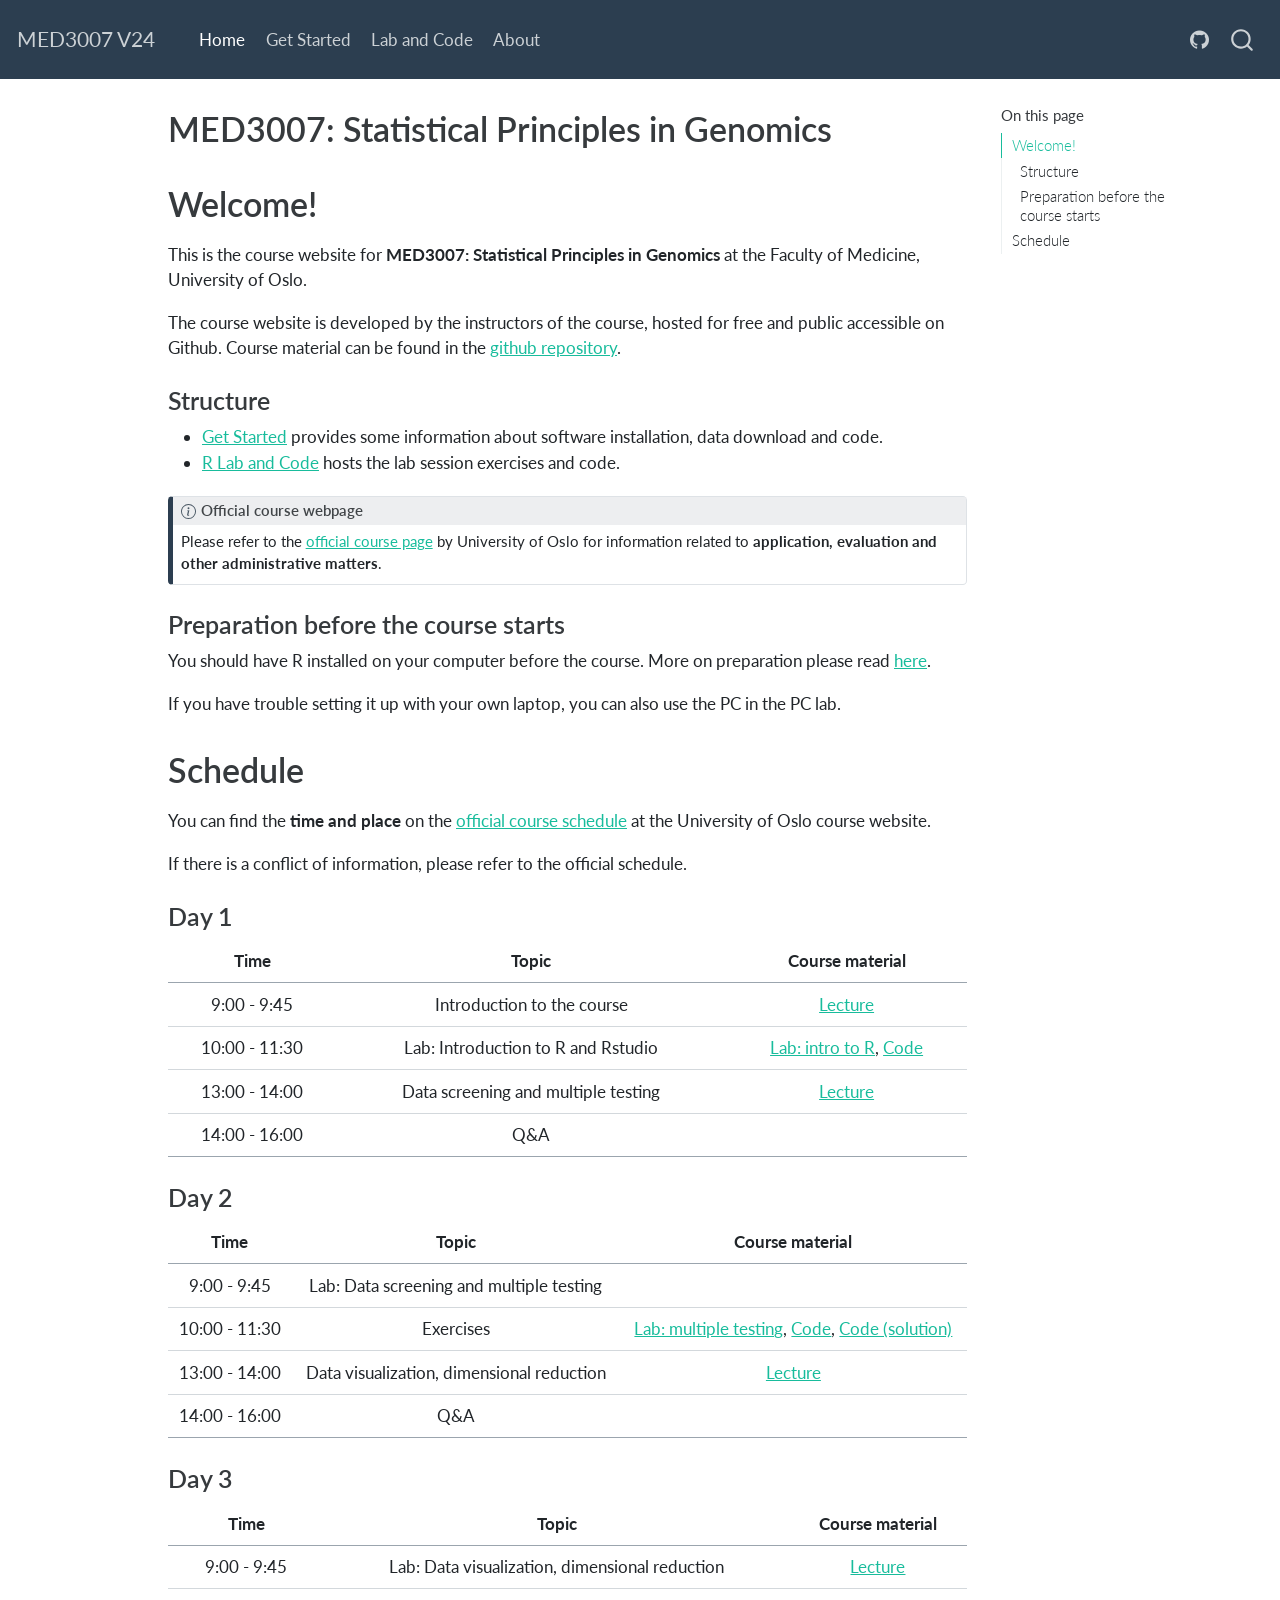
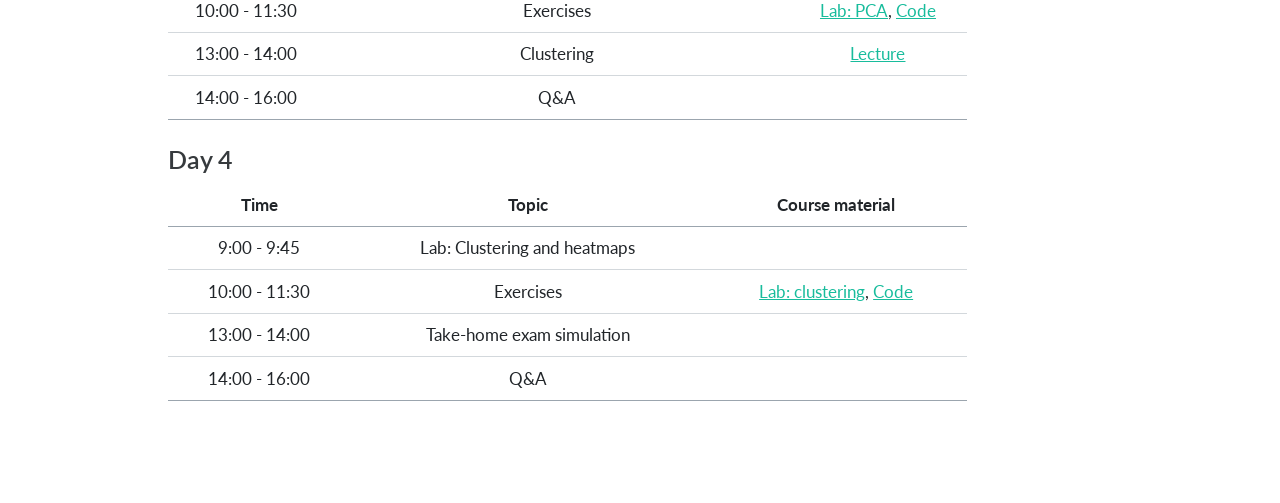
==== docs/index.html @ 36022933 "add links to material" ====
<!DOCTYPE html>
<html xmlns="http://www.w3.org/1999/xhtml" lang="en" xml:lang="en"><head>

<meta charset="utf-8">
<meta name="generator" content="quarto-1.3.450">

<meta name="viewport" content="width=device-width, initial-scale=1.0, user-scalable=yes">


<title>MED3007 V24 - MED3007: Statistical Principles in Genomics</title>
<style>
code{white-space: pre-wrap;}
span.smallcaps{font-variant: small-caps;}
div.columns{display: flex; gap: min(4vw, 1.5em);}
div.column{flex: auto; overflow-x: auto;}
div.hanging-indent{margin-left: 1.5em; text-indent: -1.5em;}
ul.task-list{list-style: none;}
ul.task-list li input[type="checkbox"] {
  width: 0.8em;
  margin: 0 0.8em 0.2em -1em; /* quarto-specific, see https://github.com/quarto-dev/quarto-cli/issues/4556 */ 
  vertical-align: middle;
}
</style>


<script src="site_libs/quarto-nav/quarto-nav.js"></script>
<script src="site_libs/quarto-nav/headroom.min.js"></script>
<script src="site_libs/clipboard/clipboard.min.js"></script>
<script src="site_libs/quarto-search/autocomplete.umd.js"></script>
<script src="site_libs/quarto-search/fuse.min.js"></script>
<script src="site_libs/quarto-search/quarto-search.js"></script>
<meta name="quarto:offset" content="./">
<script src="site_libs/quarto-html/quarto.js"></script>
<script src="site_libs/quarto-html/popper.min.js"></script>
<script src="site_libs/quarto-html/tippy.umd.min.js"></script>
<script src="site_libs/quarto-html/anchor.min.js"></script>
<link href="site_libs/quarto-html/tippy.css" rel="stylesheet">
<link href="site_libs/quarto-html/quarto-syntax-highlighting.css" rel="stylesheet" id="quarto-text-highlighting-styles">
<script src="site_libs/bootstrap/bootstrap.min.js"></script>
<link href="site_libs/bootstrap/bootstrap-icons.css" rel="stylesheet">
<link href="site_libs/bootstrap/bootstrap.min.css" rel="stylesheet" id="quarto-bootstrap" data-mode="light">
<script id="quarto-search-options" type="application/json">{
  "location": "navbar",
  "copy-button": false,
  "collapse-after": 3,
  "panel-placement": "end",
  "type": "overlay",
  "limit": 20,
  "language": {
    "search-no-results-text": "No results",
    "search-matching-documents-text": "matching documents",
    "search-copy-link-title": "Copy link to search",
    "search-hide-matches-text": "Hide additional matches",
    "search-more-match-text": "more match in this document",
    "search-more-matches-text": "more matches in this document",
    "search-clear-button-title": "Clear",
    "search-detached-cancel-button-title": "Cancel",
    "search-submit-button-title": "Submit",
    "search-label": "Search"
  }
}</script>


</head>

<body class="nav-fixed">

<div id="quarto-search-results"></div>
  <header id="quarto-header" class="headroom fixed-top">
    <nav class="navbar navbar-expand-lg navbar-dark ">
      <div class="navbar-container container-fluid">
      <div class="navbar-brand-container">
    <a class="navbar-brand" href="./index.html">
    <span class="navbar-title">MED3007 V24</span>
    </a>
  </div>
            <div id="quarto-search" class="" title="Search"></div>
          <button class="navbar-toggler" type="button" data-bs-toggle="collapse" data-bs-target="#navbarCollapse" aria-controls="navbarCollapse" aria-expanded="false" aria-label="Toggle navigation" onclick="if (window.quartoToggleHeadroom) { window.quartoToggleHeadroom(); }">
  <span class="navbar-toggler-icon"></span>
</button>
          <div class="collapse navbar-collapse" id="navbarCollapse">
            <ul class="navbar-nav navbar-nav-scroll me-auto">
  <li class="nav-item">
    <a class="nav-link active" href="./index.html" rel="" target="" aria-current="page">
 <span class="menu-text">Home</span></a>
  </li>  
  <li class="nav-item">
    <a class="nav-link" href="./get_started/get_started.html" rel="" target="">
 <span class="menu-text">Get Started</span></a>
  </li>  
  <li class="nav-item">
    <a class="nav-link" href="./lab/overview.html" rel="" target="">
 <span class="menu-text">Lab and Code</span></a>
  </li>  
  <li class="nav-item">
    <a class="nav-link" href="./about.html" rel="" target="">
 <span class="menu-text">About</span></a>
  </li>  
</ul>
            <ul class="navbar-nav navbar-nav-scroll ms-auto">
  <li class="nav-item compact">
    <a class="nav-link" href="https://github.com/ocbe-uio/course_med3007" rel="" target=""><i class="bi bi-github" role="img">
</i> 
 <span class="menu-text"></span></a>
  </li>  
</ul>
            <div class="quarto-navbar-tools">
</div>
          </div> <!-- /navcollapse -->
      </div> <!-- /container-fluid -->
    </nav>
</header>
<!-- content -->
<div id="quarto-content" class="quarto-container page-columns page-rows-contents page-layout-article page-navbar">
<!-- sidebar -->
<!-- margin-sidebar -->
    <div id="quarto-margin-sidebar" class="sidebar margin-sidebar">
        <nav id="TOC" role="doc-toc" class="toc-active">
    <h2 id="toc-title">On this page</h2>
   
  <ul>
  <li><a href="#welcome" id="toc-welcome" class="nav-link active" data-scroll-target="#welcome">Welcome!</a>
  <ul class="collapse">
  <li><a href="#structure" id="toc-structure" class="nav-link" data-scroll-target="#structure">Structure</a></li>
  <li><a href="#preparation-before-the-course-starts" id="toc-preparation-before-the-course-starts" class="nav-link" data-scroll-target="#preparation-before-the-course-starts">Preparation before the course starts</a></li>
  </ul></li>
  <li><a href="#schedule" id="toc-schedule" class="nav-link" data-scroll-target="#schedule">Schedule</a>
  <ul class="collapse">
  <li><a href="#day-1" id="toc-day-1" class="nav-link" data-scroll-target="#day-1">Day 1</a></li>
  <li><a href="#day-2" id="toc-day-2" class="nav-link" data-scroll-target="#day-2">Day 2</a></li>
  <li><a href="#day-3" id="toc-day-3" class="nav-link" data-scroll-target="#day-3">Day 3</a></li>
  <li><a href="#day-4" id="toc-day-4" class="nav-link" data-scroll-target="#day-4">Day 4</a></li>
  </ul></li>
  </ul>
</nav>
    </div>
<!-- main -->
<main class="content" id="quarto-document-content">

<header id="title-block-header" class="quarto-title-block default">
<div class="quarto-title">
<h1 class="title">MED3007: Statistical Principles in Genomics</h1>
</div>



<div class="quarto-title-meta">

    
  
    
  </div>
  

</header>

<section id="welcome" class="level1">
<h1>Welcome!</h1>
<p>This is the course website for <strong>MED3007: Statistical Principles in Genomics</strong> at the Faculty of Medicine, University of Oslo.</p>
<p>The course website is developed by the instructors of the course, hosted for free and public accessible on Github. Course material can be found in the <a href="https://github.com/ocbe-uio/course_med3007">github repository</a>.</p>
<section id="structure" class="level3">
<h3 class="anchored" data-anchor-id="structure">Structure</h3>
<ul>
<li><a href="https://ocbe-uio.github.io/course_med3007/get_started/get_started.html">Get Started</a> provides some information about software installation, data download and code.</li>
<li><a href="https://ocbe-uio.github.io/course_med3007/lab/overview.html">R Lab and Code</a> hosts the lab session exercises and code.</li>
</ul>
<div class="callout callout-style-default callout-note callout-titled">
<div class="callout-header d-flex align-content-center">
<div class="callout-icon-container">
<i class="callout-icon"></i>
</div>
<div class="callout-title-container flex-fill">
Official course webpage
</div>
</div>
<div class="callout-body-container callout-body">
<p>Please refer to the <a href="https://www.uio.no/studier/emner/medisin/med/MED3007/">official course page</a> by University of Oslo for information related to <strong>application, evaluation and other administrative matters</strong>.</p>
</div>
</div>
</section>
<section id="preparation-before-the-course-starts" class="level3">
<h3 class="anchored" data-anchor-id="preparation-before-the-course-starts">Preparation before the course starts</h3>
<p>You should have R installed on your computer before the course. More on preparation please read <a href="https://ocbe-uio.github.io/course_med3007/get_started/get_started.html">here</a>.</p>
<p>If you have trouble setting it up with your own laptop, you can also use the PC in the PC lab.</p>
</section>
</section>
<section id="schedule" class="level1">
<h1>Schedule</h1>
<p>You can find the <strong>time and place</strong> on the <a href="https://www.uio.no/studier/emner/medisin/med/MED3007/v24/timeplan/index.html">official course schedule</a> at the University of Oslo course website.</p>
<p>If there is a conflict of information, please refer to the official schedule.</p>
<section id="day-1" class="level3">
<h3 class="anchored" data-anchor-id="day-1">Day 1</h3>
<table class="table">
<thead>
<tr class="header">
<th style="text-align: center;">Time</th>
<th style="text-align: center;">Topic</th>
<th style="text-align: center;">Course material</th>
</tr>
</thead>
<tbody>
<tr class="odd">
<td style="text-align: center;">9:00 - 9:45</td>
<td style="text-align: center;">Introduction to the course</td>
<td style="text-align: center;"><a href="lecture_notes/MED3007_Lecture0.pdf">Lecture</a></td>
</tr>
<tr class="even">
<td style="text-align: center;">10:00 - 11:30</td>
<td style="text-align: center;">Lab: Introduction to R and Rstudio</td>
<td style="text-align: center;"><a href="./lab/lab_day1_intro.html">Lab: intro to R</a>, <a href="https://github.com/ocbe-uio/course_med3007/blob/main/lab/code/MED3007_Lab0_intro_r.R">Code</a></td>
</tr>
<tr class="odd">
<td style="text-align: center;">13:00 - 14:00</td>
<td style="text-align: center;">Data screening and multiple testing</td>
<td style="text-align: center;"><a href="lecture_notes/MED3007_Lecture1.pdf">Lecture</a></td>
</tr>
<tr class="even">
<td style="text-align: center;">14:00 - 16:00</td>
<td style="text-align: center;">Q&amp;A</td>
<td style="text-align: center;"></td>
</tr>
</tbody>
</table>
</section>
<section id="day-2" class="level3">
<h3 class="anchored" data-anchor-id="day-2">Day 2</h3>
<table class="table">
<thead>
<tr class="header">
<th style="text-align: center;">Time</th>
<th style="text-align: center;">Topic</th>
<th style="text-align: center;">Course material</th>
</tr>
</thead>
<tbody>
<tr class="odd">
<td style="text-align: center;">9:00 - 9:45</td>
<td style="text-align: center;">Lab: Data screening and multiple testing</td>
<td style="text-align: center;"></td>
</tr>
<tr class="even">
<td style="text-align: center;">10:00 - 11:30</td>
<td style="text-align: center;">Exercises</td>
<td style="text-align: center;"><a href="https://ocbe-uio.github.io/course_med3007/lab/lab_day2_testing.html">Lab: multiple testing</a>, <a href="https://github.com/ocbe-uio/course_med3007/blob/main/lab/code/MED3007_Lab1.R">Code</a>, <a href="https://github.com/ocbe-uio/course_med3007/blob/main/lab/code/MED3007_Lab1_exercise_solution.R">Code (solution)</a></td>
</tr>
<tr class="odd">
<td style="text-align: center;">13:00 - 14:00</td>
<td style="text-align: center;">Data visualization, dimensional reduction</td>
<td style="text-align: center;"><a href="lecture_notes/MED3007_Lecture2.pdf">Lecture</a></td>
</tr>
<tr class="even">
<td style="text-align: center;">14:00 - 16:00</td>
<td style="text-align: center;">Q&amp;A</td>
<td style="text-align: center;"></td>
</tr>
</tbody>
</table>
</section>
<section id="day-3" class="level3">
<h3 class="anchored" data-anchor-id="day-3">Day 3</h3>
<table class="table">
<thead>
<tr class="header">
<th style="text-align: center;">Time</th>
<th style="text-align: center;">Topic</th>
<th style="text-align: center;">Course material</th>
</tr>
</thead>
<tbody>
<tr class="odd">
<td style="text-align: center;">9:00 - 9:45</td>
<td style="text-align: center;">Lab: Data visualization, dimensional reduction</td>
<td style="text-align: center;"><a href="">Lecture</a></td>
</tr>
<tr class="even">
<td style="text-align: center;">10:00 - 11:30</td>
<td style="text-align: center;">Exercises</td>
<td style="text-align: center;"><a href="https://ocbe-uio.github.io/course_med3007/lab/lab_day3_pca.html">Lab: PCA</a>, <a href="https://github.com/ocbe-uio/course_med3007/blob/main/lab/code/MED3007_Lab2_pca.R">Code</a></td>
</tr>
<tr class="odd">
<td style="text-align: center;">13:00 - 14:00</td>
<td style="text-align: center;">Clustering</td>
<td style="text-align: center;"><a href="lecture_notes/MED3007_Lecture3.pdf">Lecture</a></td>
</tr>
<tr class="even">
<td style="text-align: center;">14:00 - 16:00</td>
<td style="text-align: center;">Q&amp;A</td>
<td style="text-align: center;"></td>
</tr>
</tbody>
</table>
</section>
<section id="day-4" class="level3">
<h3 class="anchored" data-anchor-id="day-4">Day 4</h3>
<table class="table">
<thead>
<tr class="header">
<th style="text-align: center;">Time</th>
<th style="text-align: center;">Topic</th>
<th style="text-align: center;">Course material</th>
</tr>
</thead>
<tbody>
<tr class="odd">
<td style="text-align: center;">9:00 - 9:45</td>
<td style="text-align: center;">Lab: Clustering and heatmaps</td>
<td style="text-align: center;"></td>
</tr>
<tr class="even">
<td style="text-align: center;">10:00 - 11:30</td>
<td style="text-align: center;">Exercises</td>
<td style="text-align: center;"><a href="https://ocbe-uio.github.io/course_med3007/lab/lab_day4_clustering.html">Lab: clustering</a>, <a href="https://github.com/ocbe-uio/course_med3007/blob/main/lab/code/MED3007_Lab3_clustering.R">Code</a></td>
</tr>
<tr class="odd">
<td style="text-align: center;">13:00 - 14:00</td>
<td style="text-align: center;">Take-home exam simulation</td>
<td style="text-align: center;"></td>
</tr>
<tr class="even">
<td style="text-align: center;">14:00 - 16:00</td>
<td style="text-align: center;">Q&amp;A</td>
<td style="text-align: center;"></td>
</tr>
</tbody>
</table>


</section>
</section>

</main> <!-- /main -->
<script id="quarto-html-after-body" type="application/javascript">
window.document.addEventListener("DOMContentLoaded", function (event) {
  const toggleBodyColorMode = (bsSheetEl) => {
    const mode = bsSheetEl.getAttribute("data-mode");
    const bodyEl = window.document.querySelector("body");
    if (mode === "dark") {
      bodyEl.classList.add("quarto-dark");
      bodyEl.classList.remove("quarto-light");
    } else {
      bodyEl.classList.add("quarto-light");
      bodyEl.classList.remove("quarto-dark");
    }
  }
  const toggleBodyColorPrimary = () => {
    const bsSheetEl = window.document.querySelector("link#quarto-bootstrap");
    if (bsSheetEl) {
      toggleBodyColorMode(bsSheetEl);
    }
  }
  toggleBodyColorPrimary();  
  const icon = "";
  const anchorJS = new window.AnchorJS();
  anchorJS.options = {
    placement: 'right',
    icon: icon
  };
  anchorJS.add('.anchored');
  const isCodeAnnotation = (el) => {
    for (const clz of el.classList) {
      if (clz.startsWith('code-annotation-')) {                     
        return true;
      }
    }
    return false;
  }
  const clipboard = new window.ClipboardJS('.code-copy-button', {
    text: function(trigger) {
      const codeEl = trigger.previousElementSibling.cloneNode(true);
      for (const childEl of codeEl.children) {
        if (isCodeAnnotation(childEl)) {
          childEl.remove();
        }
      }
      return codeEl.innerText;
    }
  });
  clipboard.on('success', function(e) {
    // button target
    const button = e.trigger;
    // don't keep focus
    button.blur();
    // flash "checked"
    button.classList.add('code-copy-button-checked');
    var currentTitle = button.getAttribute("title");
    button.setAttribute("title", "Copied!");
    let tooltip;
    if (window.bootstrap) {
      button.setAttribute("data-bs-toggle", "tooltip");
      button.setAttribute("data-bs-placement", "left");
      button.setAttribute("data-bs-title", "Copied!");
      tooltip = new bootstrap.Tooltip(button, 
        { trigger: "manual", 
          customClass: "code-copy-button-tooltip",
          offset: [0, -8]});
      tooltip.show();    
    }
    setTimeout(function() {
      if (tooltip) {
        tooltip.hide();
        button.removeAttribute("data-bs-title");
        button.removeAttribute("data-bs-toggle");
        button.removeAttribute("data-bs-placement");
      }
      button.setAttribute("title", currentTitle);
      button.classList.remove('code-copy-button-checked');
    }, 1000);
    // clear code selection
    e.clearSelection();
  });
  function tippyHover(el, contentFn) {
    const config = {
      allowHTML: true,
      content: contentFn,
      maxWidth: 500,
      delay: 100,
      arrow: false,
      appendTo: function(el) {
          return el.parentElement;
      },
      interactive: true,
      interactiveBorder: 10,
      theme: 'quarto',
      placement: 'bottom-start'
    };
    window.tippy(el, config); 
  }
  const noterefs = window.document.querySelectorAll('a[role="doc-noteref"]');
  for (var i=0; i<noterefs.length; i++) {
    const ref = noterefs[i];
    tippyHover(ref, function() {
      // use id or data attribute instead here
      let href = ref.getAttribute('data-footnote-href') || ref.getAttribute('href');
      try { href = new URL(href).hash; } catch {}
      const id = href.replace(/^#\/?/, "");
      const note = window.document.getElementById(id);
      return note.innerHTML;
    });
  }
      let selectedAnnoteEl;
      const selectorForAnnotation = ( cell, annotation) => {
        let cellAttr = 'data-code-cell="' + cell + '"';
        let lineAttr = 'data-code-annotation="' +  annotation + '"';
        const selector = 'span[' + cellAttr + '][' + lineAttr + ']';
        return selector;
      }
      const selectCodeLines = (annoteEl) => {
        const doc = window.document;
        const targetCell = annoteEl.getAttribute("data-target-cell");
        const targetAnnotation = annoteEl.getAttribute("data-target-annotation");
        const annoteSpan = window.document.querySelector(selectorForAnnotation(targetCell, targetAnnotation));
        const lines = annoteSpan.getAttribute("data-code-lines").split(",");
        const lineIds = lines.map((line) => {
          return targetCell + "-" + line;
        })
        let top = null;
        let height = null;
        let parent = null;
        if (lineIds.length > 0) {
            //compute the position of the single el (top and bottom and make a div)
            const el = window.document.getElementById(lineIds[0]);
            top = el.offsetTop;
            height = el.offsetHeight;
            parent = el.parentElement.parentElement;
          if (lineIds.length > 1) {
            const lastEl = window.document.getElementById(lineIds[lineIds.length - 1]);
            const bottom = lastEl.offsetTop + lastEl.offsetHeight;
            height = bottom - top;
          }
          if (top !== null && height !== null && parent !== null) {
            // cook up a div (if necessary) and position it 
            let div = window.document.getElementById("code-annotation-line-highlight");
            if (div === null) {
              div = window.document.createElement("div");
              div.setAttribute("id", "code-annotation-line-highlight");
              div.style.position = 'absolute';
              parent.appendChild(div);
            }
            div.style.top = top - 2 + "px";
            div.style.height = height + 4 + "px";
            let gutterDiv = window.document.getElementById("code-annotation-line-highlight-gutter");
            if (gutterDiv === null) {
              gutterDiv = window.document.createElement("div");
              gutterDiv.setAttribute("id", "code-annotation-line-highlight-gutter");
              gutterDiv.style.position = 'absolute';
              const codeCell = window.document.getElementById(targetCell);
              const gutter = codeCell.querySelector('.code-annotation-gutter');
              gutter.appendChild(gutterDiv);
            }
            gutterDiv.style.top = top - 2 + "px";
            gutterDiv.style.height = height + 4 + "px";
          }
          selectedAnnoteEl = annoteEl;
        }
      };
      const unselectCodeLines = () => {
        const elementsIds = ["code-annotation-line-highlight", "code-annotation-line-highlight-gutter"];
        elementsIds.forEach((elId) => {
          const div = window.document.getElementById(elId);
          if (div) {
            div.remove();
          }
        });
        selectedAnnoteEl = undefined;
      };
      // Attach click handler to the DT
      const annoteDls = window.document.querySelectorAll('dt[data-target-cell]');
      for (const annoteDlNode of annoteDls) {
        annoteDlNode.addEventListener('click', (event) => {
          const clickedEl = event.target;
          if (clickedEl !== selectedAnnoteEl) {
            unselectCodeLines();
            const activeEl = window.document.querySelector('dt[data-target-cell].code-annotation-active');
            if (activeEl) {
              activeEl.classList.remove('code-annotation-active');
            }
            selectCodeLines(clickedEl);
            clickedEl.classList.add('code-annotation-active');
          } else {
            // Unselect the line
            unselectCodeLines();
            clickedEl.classList.remove('code-annotation-active');
          }
        });
      }
  const findCites = (el) => {
    const parentEl = el.parentElement;
    if (parentEl) {
      const cites = parentEl.dataset.cites;
      if (cites) {
        return {
          el,
          cites: cites.split(' ')
        };
      } else {
        return findCites(el.parentElement)
      }
    } else {
      return undefined;
    }
  };
  var bibliorefs = window.document.querySelectorAll('a[role="doc-biblioref"]');
  for (var i=0; i<bibliorefs.length; i++) {
    const ref = bibliorefs[i];
    const citeInfo = findCites(ref);
    if (citeInfo) {
      tippyHover(citeInfo.el, function() {
        var popup = window.document.createElement('div');
        citeInfo.cites.forEach(function(cite) {
          var citeDiv = window.document.createElement('div');
          citeDiv.classList.add('hanging-indent');
          citeDiv.classList.add('csl-entry');
          var biblioDiv = window.document.getElementById('ref-' + cite);
          if (biblioDiv) {
            citeDiv.innerHTML = biblioDiv.innerHTML;
          }
          popup.appendChild(citeDiv);
        });
        return popup.innerHTML;
      });
    }
  }
});
</script>
</div> <!-- /content -->



</body></html>
---- docs/site_libs/quarto-html/tippy.css ----
.tippy-box[data-animation=fade][data-state=hidden]{opacity:0}[data-tippy-root]{max-width:calc(100vw - 10px)}.tippy-box{position:relative;background-color:#333;color:#fff;border-radius:4px;font-size:14px;line-height:1.4;white-space:normal;outline:0;transition-property:transform,visibility,opacity}.tippy-box[data-placement^=top]>.tippy-arrow{bottom:0}.tippy-box[data-placement^=top]>.tippy-arrow:before{bottom:-7px;left:0;border-width:8px 8px 0;border-top-color:initial;transform-origin:center top}.tippy-box[data-placement^=bottom]>.tippy-arrow{top:0}.tippy-box[data-placement^=bottom]>.tippy-arrow:before{top:-7px;left:0;border-width:0 8px 8px;border-bottom-color:initial;transform-origin:center bottom}.tippy-box[data-placement^=left]>.tippy-arrow{right:0}.tippy-box[data-placement^=left]>.tippy-arrow:before{border-width:8px 0 8px 8px;border-left-color:initial;right:-7px;transform-origin:center left}.tippy-box[data-placement^=right]>.tippy-arrow{left:0}.tippy-box[data-placement^=right]>.tippy-arrow:before{left:-7px;border-width:8px 8px 8px 0;border-right-color:initial;transform-origin:center right}.tippy-box[data-inertia][data-state=visible]{transition-timing-function:cubic-bezier(.54,1.5,.38,1.11)}.tippy-arrow{width:16px;height:16px;color:#333}.tippy-arrow:before{content:"";position:absolute;border-color:transparent;border-style:solid}.tippy-content{position:relative;padding:5px 9px;z-index:1}
---- docs/site_libs/quarto-html/quarto-syntax-highlighting.css ----
/* quarto syntax highlight colors */
:root {
  --quarto-hl-ot-color: #003B4F;
  --quarto-hl-at-color: #657422;
  --quarto-hl-ss-color: #20794D;
  --quarto-hl-an-color: #5E5E5E;
  --quarto-hl-fu-color: #4758AB;
  --quarto-hl-st-color: #20794D;
  --quarto-hl-cf-color: #003B4F;
  --quarto-hl-op-color: #5E5E5E;
  --quarto-hl-er-color: #AD0000;
  --quarto-hl-bn-color: #AD0000;
  --quarto-hl-al-color: #AD0000;
  --quarto-hl-va-color: #111111;
  --quarto-hl-bu-color: inherit;
  --quarto-hl-ex-color: inherit;
  --quarto-hl-pp-color: #AD0000;
  --quarto-hl-in-color: #5E5E5E;
  --quarto-hl-vs-color: #20794D;
  --quarto-hl-wa-color: #5E5E5E;
  --quarto-hl-do-color: #5E5E5E;
  --quarto-hl-im-color: #00769E;
  --quarto-hl-ch-color: #20794D;
  --quarto-hl-dt-color: #AD0000;
  --quarto-hl-fl-color: #AD0000;
  --quarto-hl-co-color: #5E5E5E;
  --quarto-hl-cv-color: #5E5E5E;
  --quarto-hl-cn-color: #8f5902;
  --quarto-hl-sc-color: #5E5E5E;
  --quarto-hl-dv-color: #AD0000;
  --quarto-hl-kw-color: #003B4F;
}

/* other quarto variables */
:root {
  --quarto-font-monospace: SFMono-Regular, Menlo, Monaco, Consolas, "Liberation Mono", "Courier New", monospace;
}

pre > code.sourceCode > span {
  color: #003B4F;
}

code span {
  color: #003B4F;
}

code.sourceCode > span {
  color: #003B4F;
}

div.sourceCode,
div.sourceCode pre.sourceCode {
  color: #003B4F;
}

code span.ot {
  color: #003B4F;
  font-style: inherit;
}

code span.at {
  color: #657422;
  font-style: inherit;
}

code span.ss {
  color: #20794D;
  font-style: inherit;
}

code span.an {
  color: #5E5E5E;
  font-style: inherit;
}

code span.fu {
  color: #4758AB;
  font-style: inherit;
}

code span.st {
  color: #20794D;
  font-style: inherit;
}

code span.cf {
  color: #003B4F;
  font-style: inherit;
}

code span.op {
  color: #5E5E5E;
  font-style: inherit;
}

code span.er {
  color: #AD0000;
  font-style: inherit;
}

code span.bn {
  color: #AD0000;
  font-style: inherit;
}

code span.al {
  color: #AD0000;
  font-style: inherit;
}

code span.va {
  color: #111111;
  font-style: inherit;
}

code span.bu {
  font-style: inherit;
}

code span.ex {
  font-style: inherit;
}

code span.pp {
  color: #AD0000;
  font-style: inherit;
}

code span.in {
  color: #5E5E5E;
  font-style: inherit;
}

code span.vs {
  color: #20794D;
  font-style: inherit;
}

code span.wa {
  color: #5E5E5E;
  font-style: italic;
}

code span.do {
  color: #5E5E5E;
  font-style: italic;
}

code span.im {
  color: #00769E;
  font-style: inherit;
}

code span.ch {
  color: #20794D;
  font-style: inherit;
}

code span.dt {
  color: #AD0000;
  font-style: inherit;
}

code span.fl {
  color: #AD0000;
  font-style: inherit;
}

code span.co {
  color: #5E5E5E;
  font-style: inherit;
}

code span.cv {
  color: #5E5E5E;
  font-style: italic;
}

code span.cn {
  color: #8f5902;
  font-style: inherit;
}

code span.sc {
  color: #5E5E5E;
  font-style: inherit;
}

code span.dv {
  color: #AD0000;
  font-style: inherit;
}

code span.kw {
  color: #003B4F;
  font-style: inherit;
}

.prevent-inlining {
  content: "</";
}

/*# sourceMappingURL=debc5d5d77c3f9108843748ff7464032.css.map */
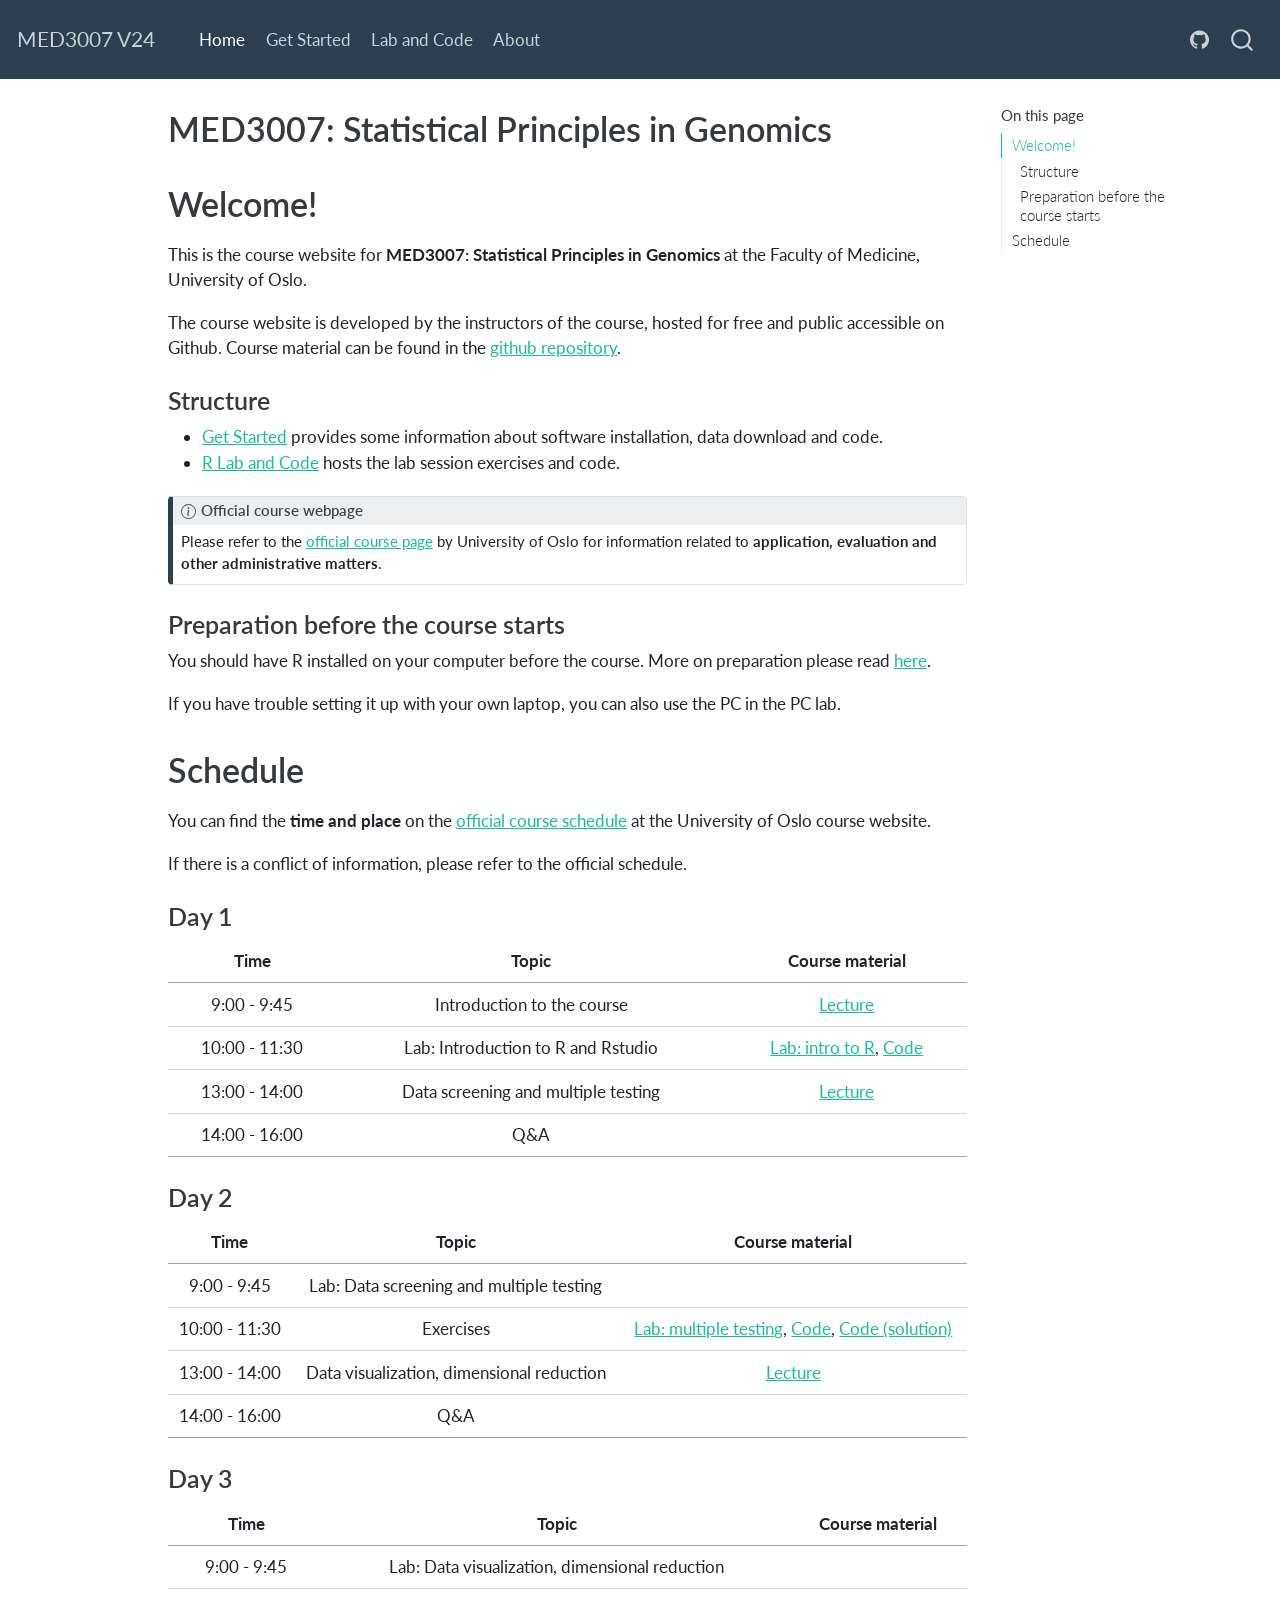
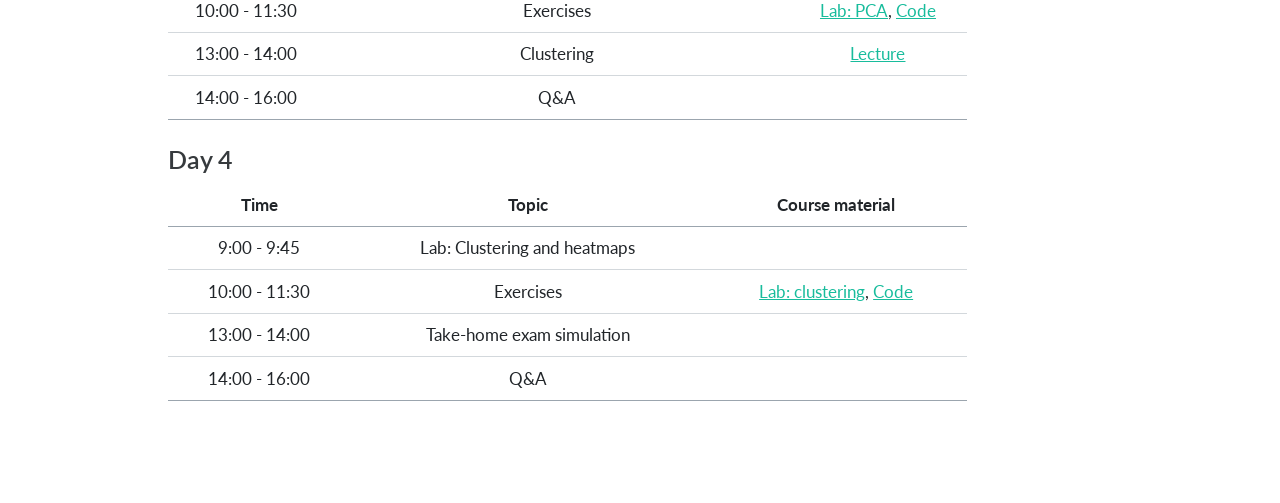
==== commit 14e6f7e0: "clustering notes" ====
--- a/docs/index.html
+++ b/docs/index.html
@@ -270,7 +270,7 @@
 <tr class="odd">
 <td style="text-align: center;">9:00 - 9:45</td>
 <td style="text-align: center;">Lab: Data visualization, dimensional reduction</td>
-<td style="text-align: center;"><a href="">Lecture</a></td>
+<td style="text-align: center;"></td>
 </tr>
 <tr class="even">
 <td style="text-align: center;">10:00 - 11:30</td>
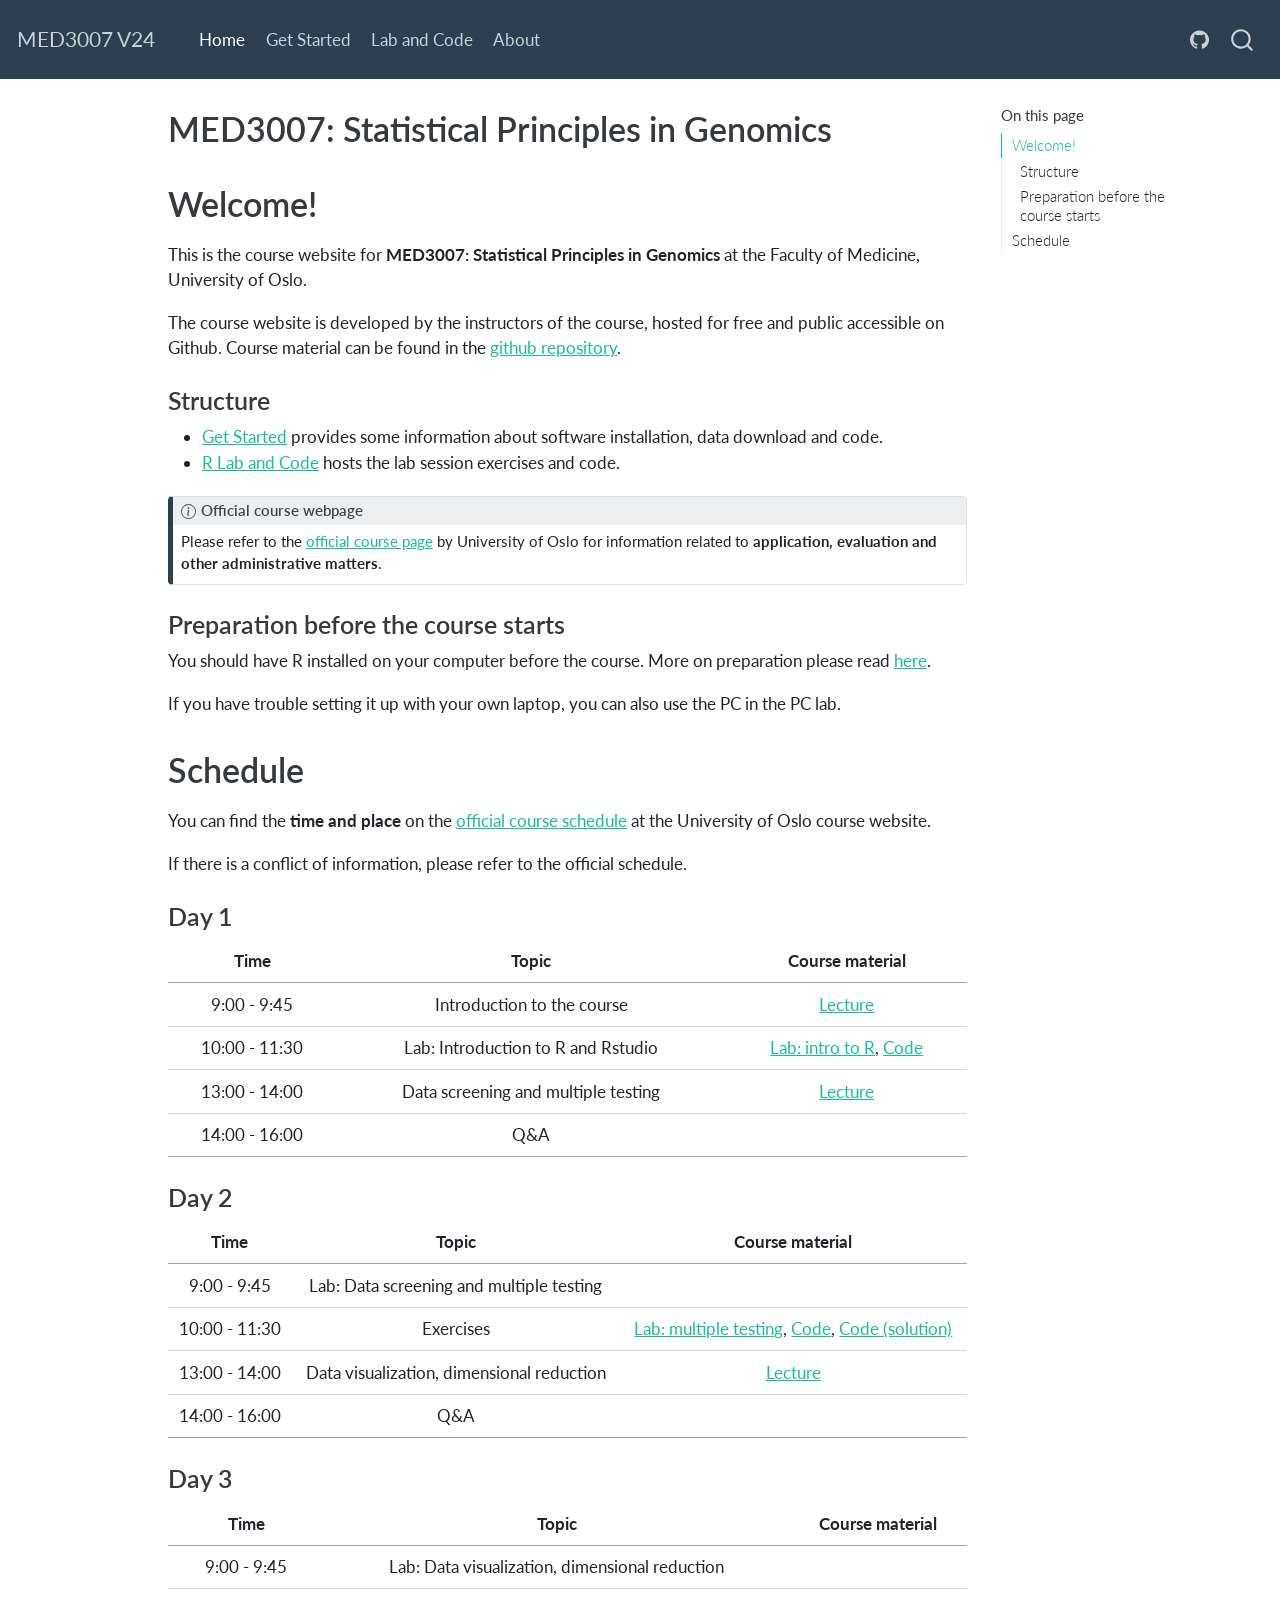
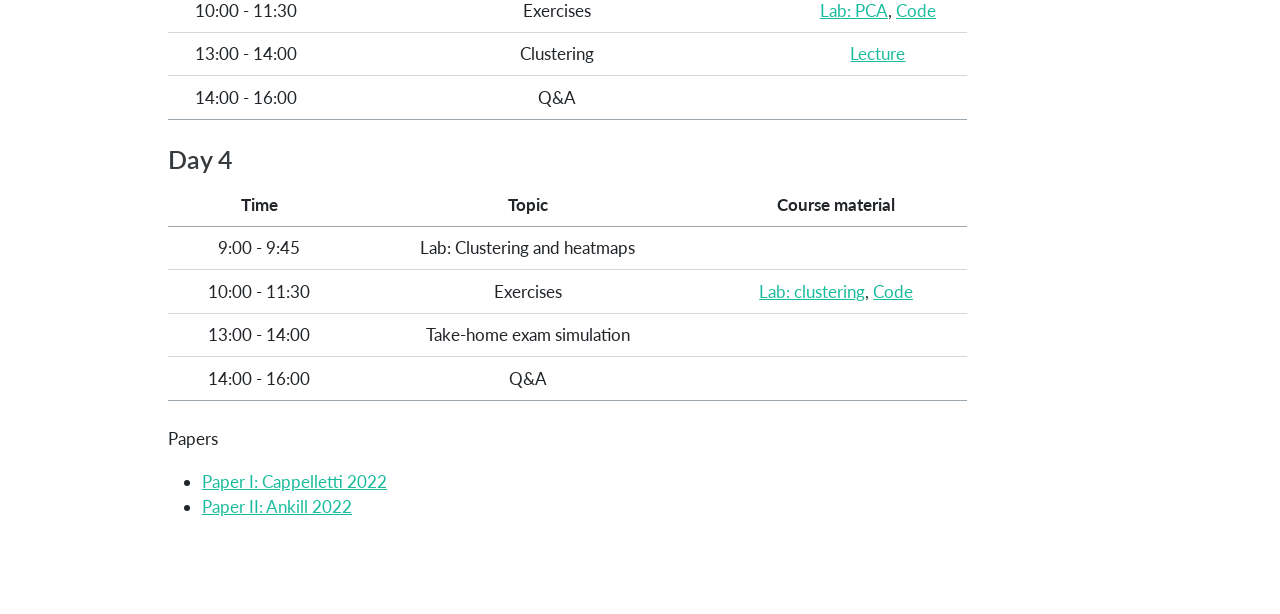
==== commit c296a274: "add papers" ====
--- a/docs/index.html
+++ b/docs/index.html
@@ -323,6 +323,11 @@
 </tr>
 </tbody>
 </table>
+<p>Papers</p>
+<ul>
+<li><a href="lecture_notes/CappellettiEtAL_2022.pdf">Paper I: Cappelletti 2022</a></li>
+<li><a href="lecture_notes/AnkillEtAl_2022.pdf">Paper II: Ankill 2022</a></li>
+</ul>
 
 
 </section>
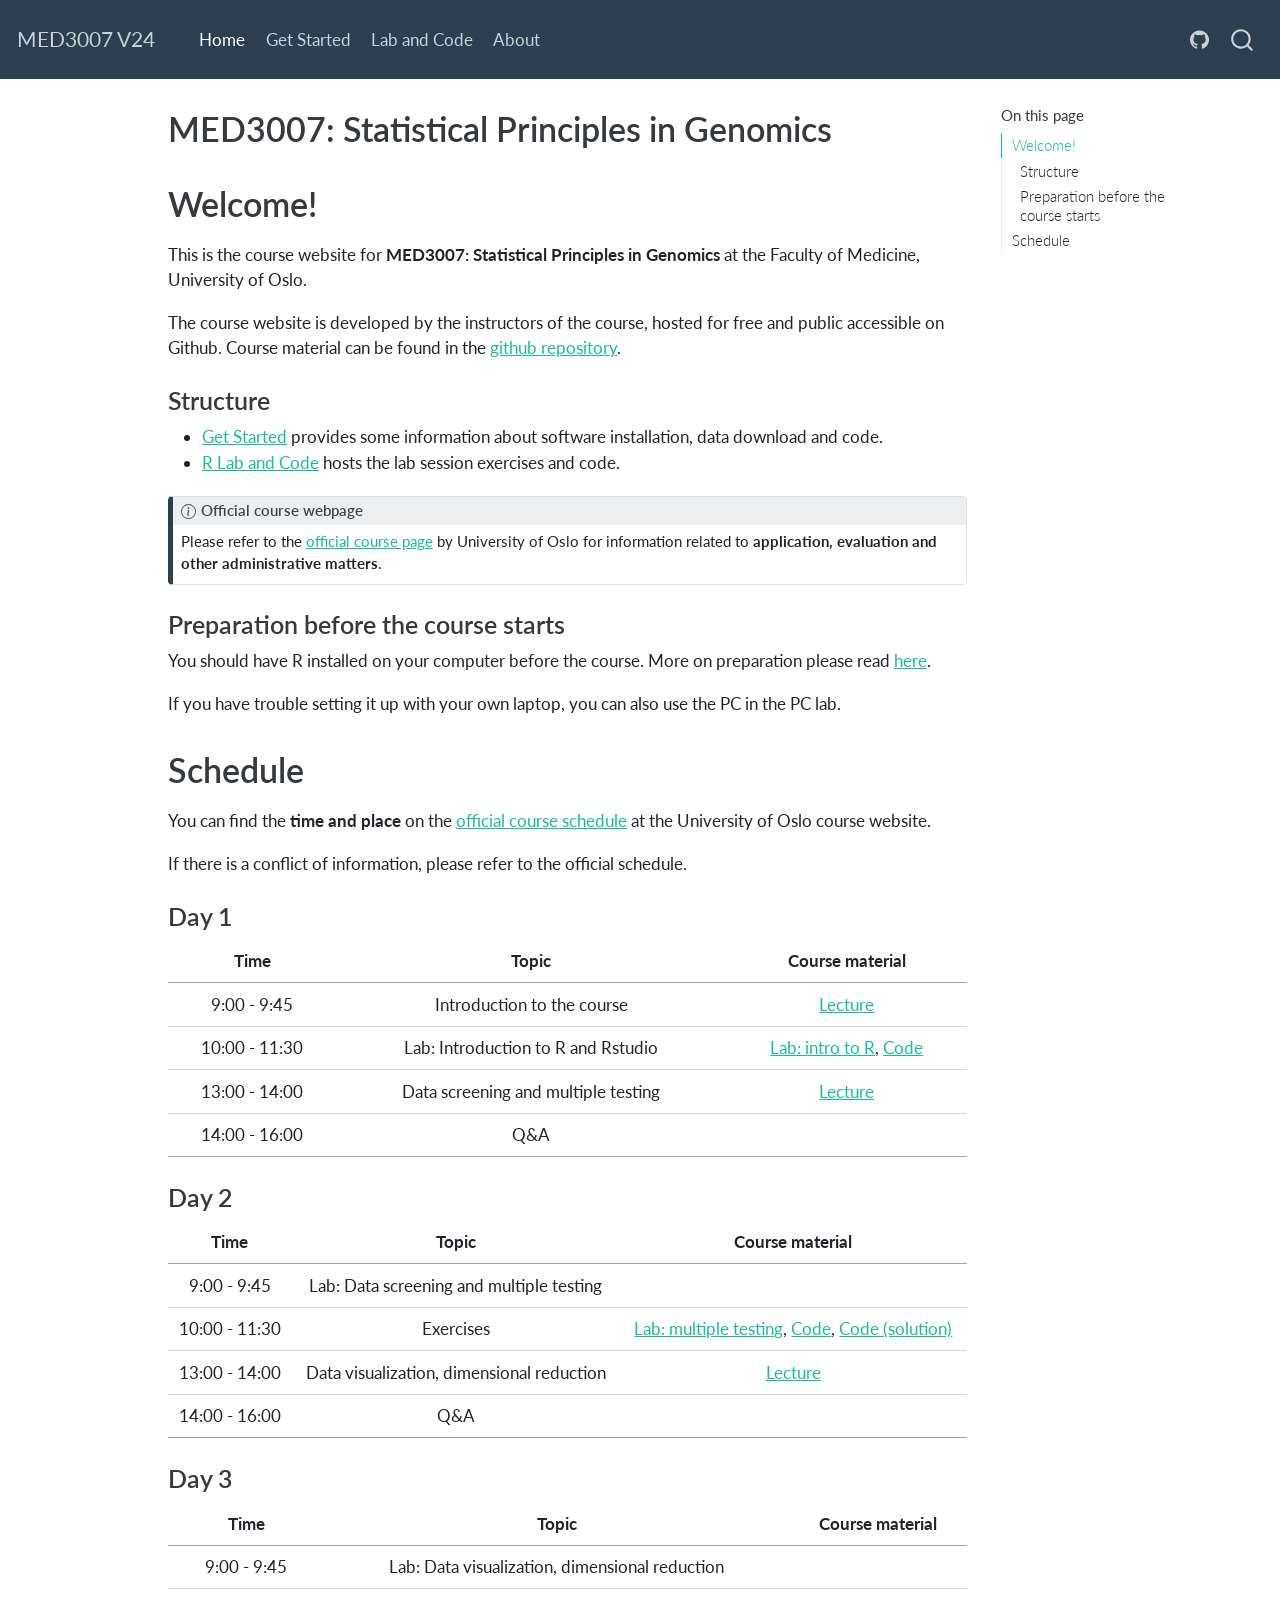
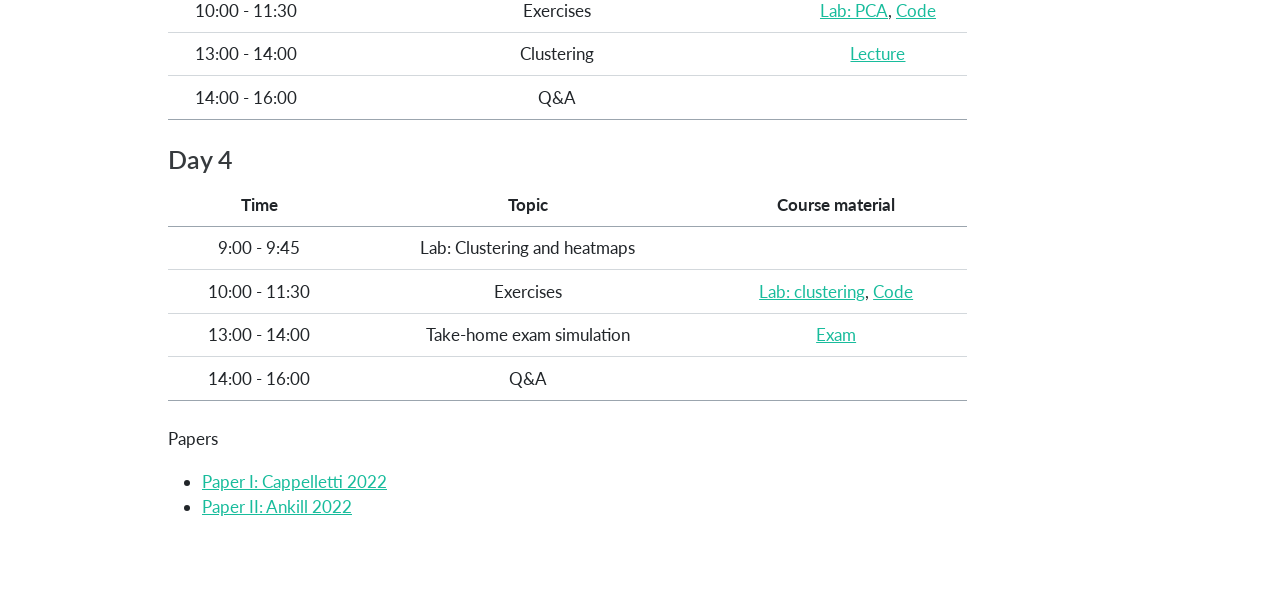
==== commit ae755067: "day 4 material" ====
--- a/docs/index.html
+++ b/docs/index.html
@@ -314,7 +314,7 @@
 <tr class="odd">
 <td style="text-align: center;">13:00 - 14:00</td>
 <td style="text-align: center;">Take-home exam simulation</td>
-<td style="text-align: center;"></td>
+<td style="text-align: center;"><a href="">Exam</a></td>
 </tr>
 <tr class="even">
 <td style="text-align: center;">14:00 - 16:00</td>
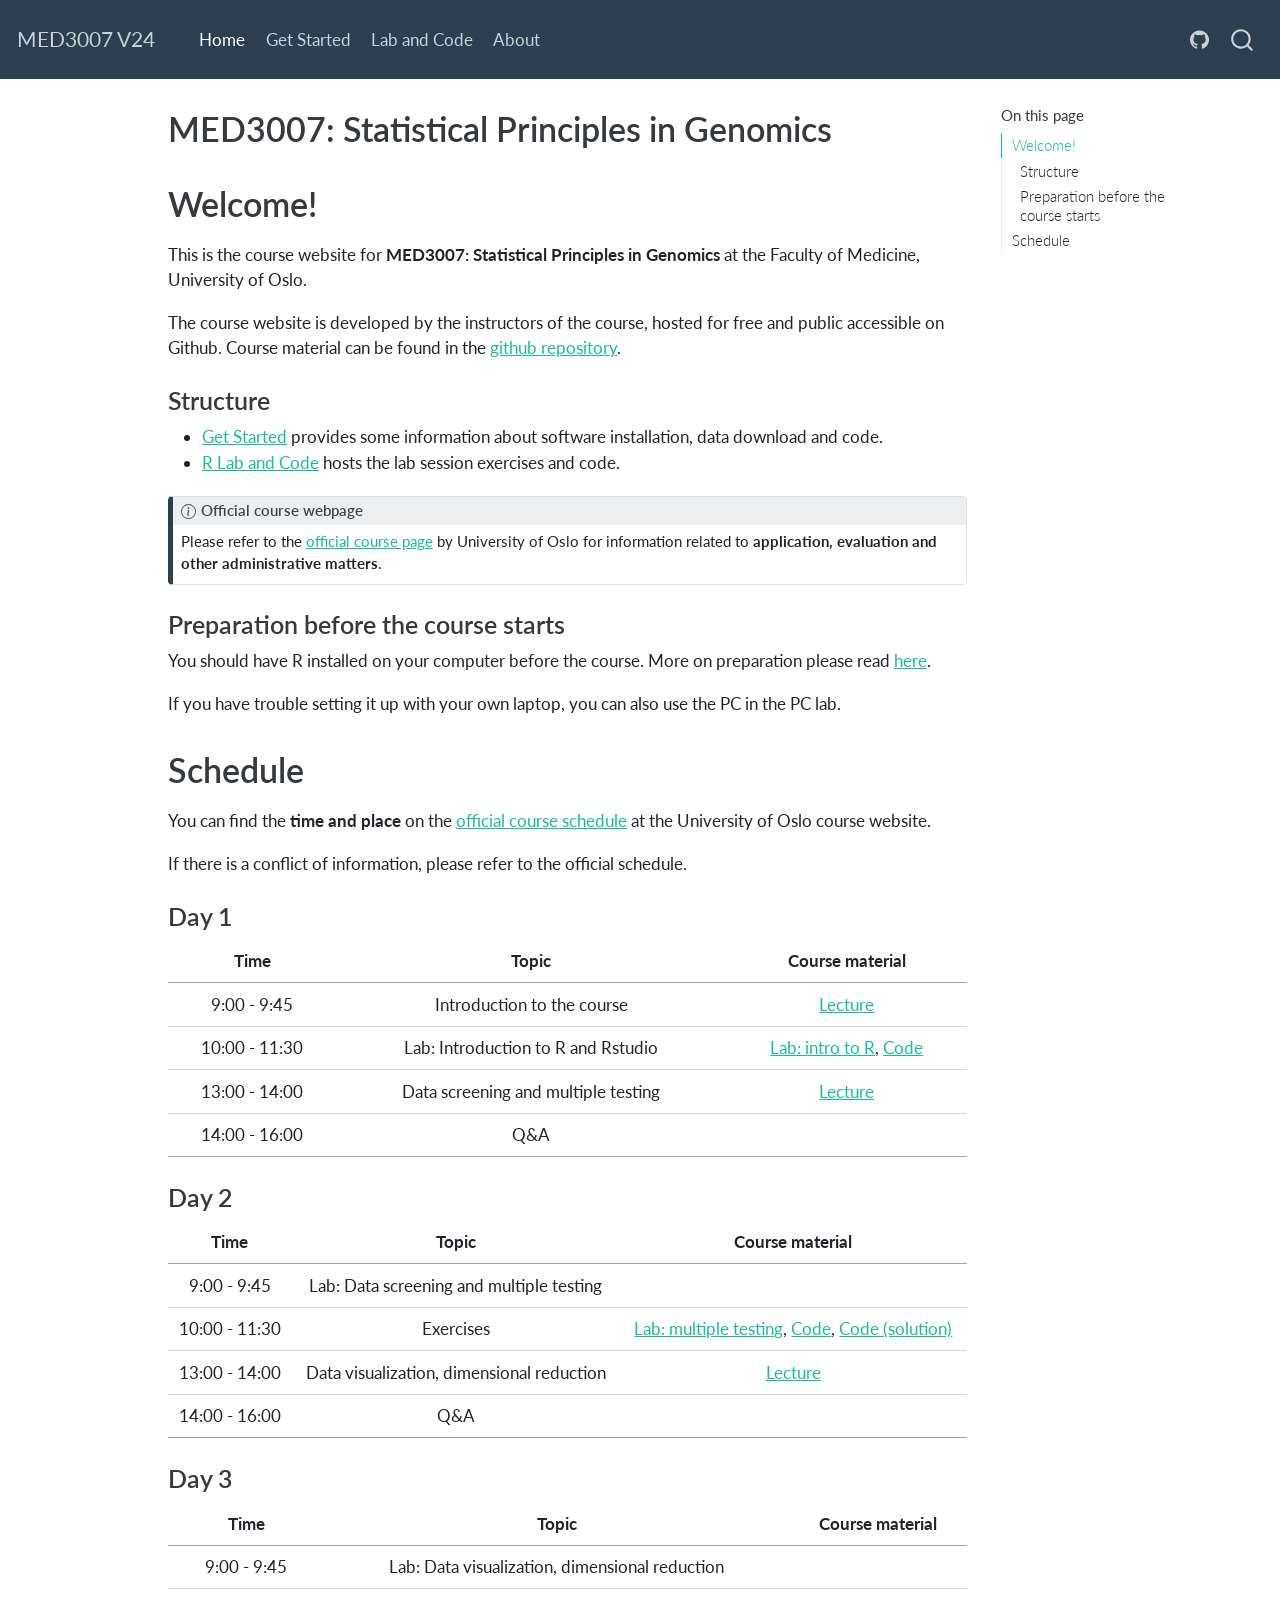
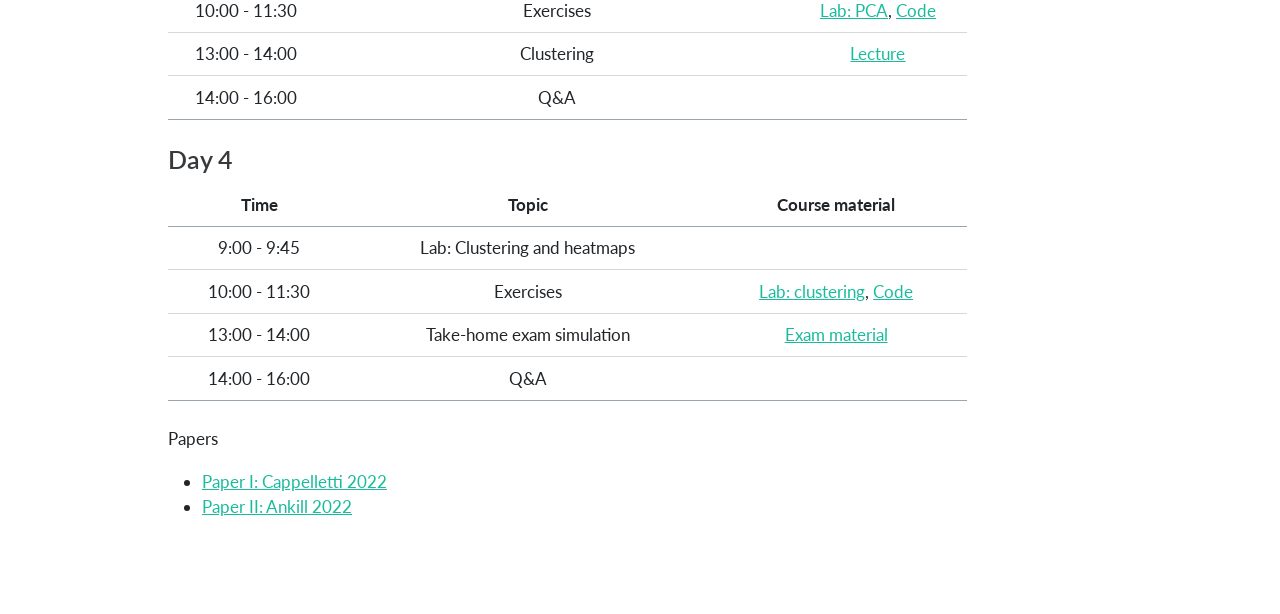
==== commit b38fdc3c: "add link to exam material" ====
--- a/docs/index.html
+++ b/docs/index.html
@@ -314,7 +314,7 @@
 <tr class="odd">
 <td style="text-align: center;">13:00 - 14:00</td>
 <td style="text-align: center;">Take-home exam simulation</td>
-<td style="text-align: center;"><a href="">Exam</a></td>
+<td style="text-align: center;"><a href="https://github.com/ocbe-uio/course_med3007/tree/main/exam">Exam material</a></td>
 </tr>
 <tr class="even">
 <td style="text-align: center;">14:00 - 16:00</td>
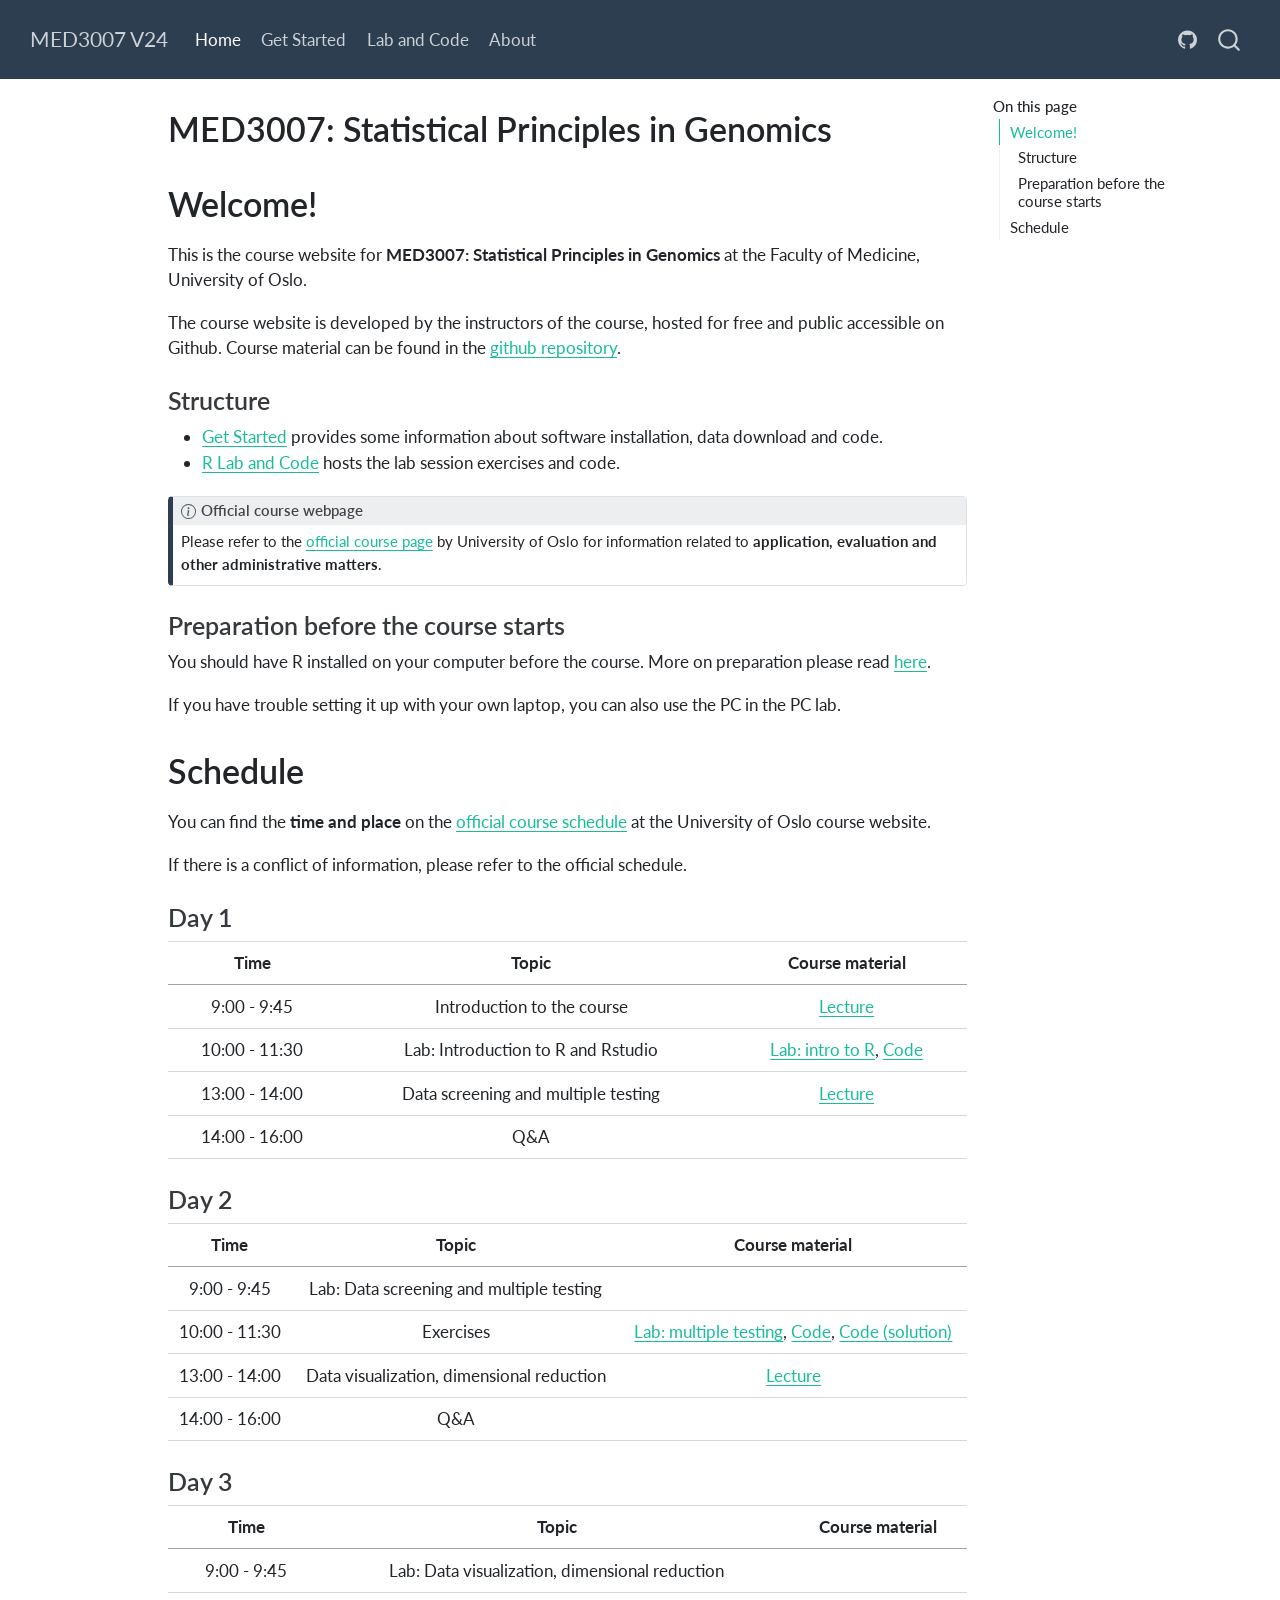
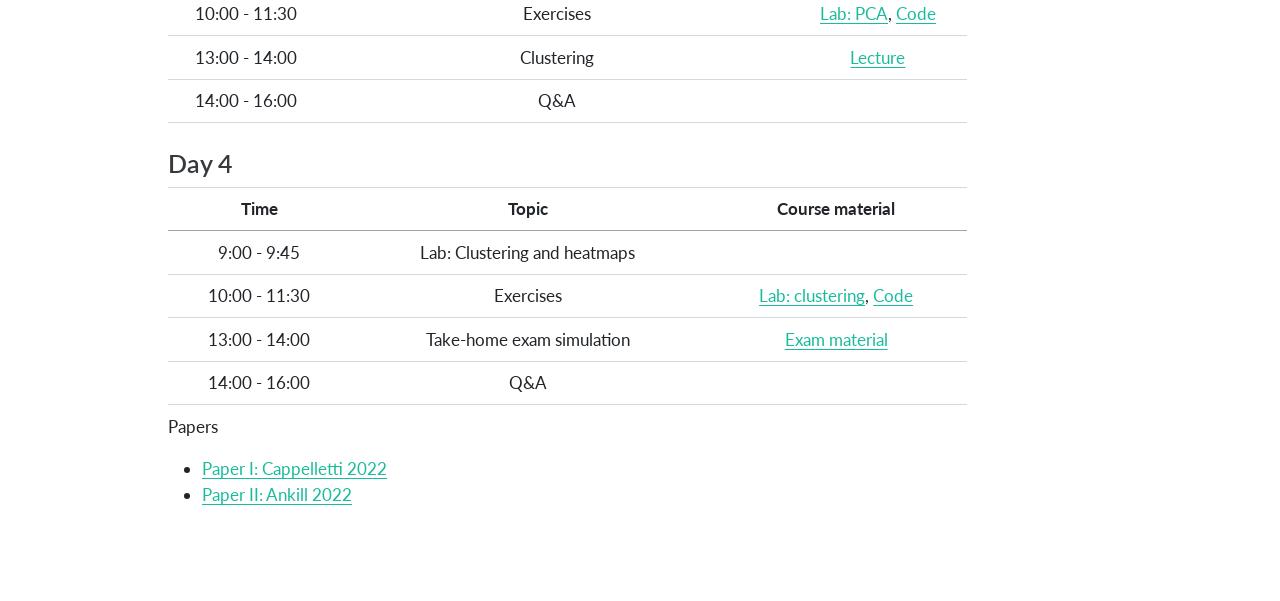
==== commit aff7b857: "new content for 2025" ====
--- a/docs/index.html
+++ b/docs/index.html
@@ -2,7 +2,7 @@
 <html xmlns="http://www.w3.org/1999/xhtml" lang="en" xml:lang="en"><head>
 
 <meta charset="utf-8">
-<meta name="generator" content="quarto-1.3.450">
+<meta name="generator" content="quarto-1.4.552">
 
 <meta name="viewport" content="width=device-width, initial-scale=1.0, user-scalable=yes">
 
@@ -45,7 +45,13 @@
   "collapse-after": 3,
   "panel-placement": "end",
   "type": "overlay",
-  "limit": 20,
+  "limit": 50,
+  "keyboard-shortcut": [
+    "f",
+    "/",
+    "s"
+  ],
+  "show-item-context": false,
   "language": {
     "search-no-results-text": "No results",
     "search-matching-documents-text": "matching documents",
@@ -54,6 +60,7 @@
     "search-more-match-text": "more match in this document",
     "search-more-matches-text": "more matches in this document",
     "search-clear-button-title": "Clear",
+    "search-text-placeholder": "",
     "search-detached-cancel-button-title": "Cancel",
     "search-submit-button-title": "Submit",
     "search-label": "Search"
@@ -67,9 +74,9 @@
 
 <div id="quarto-search-results"></div>
   <header id="quarto-header" class="headroom fixed-top">
-    <nav class="navbar navbar-expand-lg navbar-dark ">
+    <nav class="navbar navbar-expand-lg " data-bs-theme="dark">
       <div class="navbar-container container-fluid">
-      <div class="navbar-brand-container">
+      <div class="navbar-brand-container mx-auto">
     <a class="navbar-brand" href="./index.html">
     <span class="navbar-title">MED3007 V24</span>
     </a>
@@ -81,32 +88,32 @@
           <div class="collapse navbar-collapse" id="navbarCollapse">
             <ul class="navbar-nav navbar-nav-scroll me-auto">
   <li class="nav-item">
-    <a class="nav-link active" href="./index.html" rel="" target="" aria-current="page">
- <span class="menu-text">Home</span></a>
+    <a class="nav-link active" href="./index.html" aria-current="page"> 
+<span class="menu-text">Home</span></a>
   </li>  
   <li class="nav-item">
-    <a class="nav-link" href="./get_started/get_started.html" rel="" target="">
- <span class="menu-text">Get Started</span></a>
+    <a class="nav-link" href="./get_started/get_started.html"> 
+<span class="menu-text">Get Started</span></a>
   </li>  
   <li class="nav-item">
-    <a class="nav-link" href="./lab/overview.html" rel="" target="">
- <span class="menu-text">Lab and Code</span></a>
+    <a class="nav-link" href="./lab/overview.html"> 
+<span class="menu-text">Lab and Code</span></a>
   </li>  
   <li class="nav-item">
-    <a class="nav-link" href="./about.html" rel="" target="">
- <span class="menu-text">About</span></a>
+    <a class="nav-link" href="./about.html"> 
+<span class="menu-text">About</span></a>
   </li>  
 </ul>
             <ul class="navbar-nav navbar-nav-scroll ms-auto">
   <li class="nav-item compact">
-    <a class="nav-link" href="https://github.com/ocbe-uio/course_med3007" rel="" target=""><i class="bi bi-github" role="img">
+    <a class="nav-link" href="https://github.com/ocbe-uio/course_med3007"> <i class="bi bi-github" role="img">
 </i> 
- <span class="menu-text"></span></a>
+<span class="menu-text"></span></a>
   </li>  
 </ul>
-            <div class="quarto-navbar-tools">
+          </div> <!-- /navcollapse -->
+          <div class="quarto-navbar-tools">
 </div>
-          </div> <!-- /navcollapse -->
       </div> <!-- /container-fluid -->
     </nav>
 </header>
@@ -152,7 +159,9 @@
   </div>
   
 
+
 </header>
+
 
 <section id="welcome" class="level1">
 <h1>Welcome!</h1>
@@ -186,7 +195,7 @@
 </section>
 <section id="schedule" class="level1">
 <h1>Schedule</h1>
-<p>You can find the <strong>time and place</strong> on the <a href="https://www.uio.no/studier/emner/medisin/med/MED3007/v24/timeplan/index.html">official course schedule</a> at the University of Oslo course website.</p>
+<p>You can find the <strong>time and place</strong> on the <a href="https://www.uio.no/studier/emner/medisin/med/MED3007/v25/timeplan/index.html">official course schedule</a> at the University of Oslo course website.</p>
 <p>If there is a conflict of information, please refer to the official schedule.</p>
 <section id="day-1" class="level3">
 <h3 class="anchored" data-anchor-id="day-1">Day 1</h3>
@@ -413,10 +422,27 @@
     // clear code selection
     e.clearSelection();
   });
-  function tippyHover(el, contentFn) {
+    var localhostRegex = new RegExp(/^(?:http|https):\/\/localhost\:?[0-9]*\//);
+    var mailtoRegex = new RegExp(/^mailto:/);
+      var filterRegex = new RegExp('/' + window.location.host + '/');
+    var isInternal = (href) => {
+        return filterRegex.test(href) || localhostRegex.test(href) || mailtoRegex.test(href);
+    }
+    // Inspect non-navigation links and adorn them if external
+ 	var links = window.document.querySelectorAll('a[href]:not(.nav-link):not(.navbar-brand):not(.toc-action):not(.sidebar-link):not(.sidebar-item-toggle):not(.pagination-link):not(.no-external):not([aria-hidden]):not(.dropdown-item):not(.quarto-navigation-tool)');
+    for (var i=0; i<links.length; i++) {
+      const link = links[i];
+      if (!isInternal(link.href)) {
+        // undo the damage that might have been done by quarto-nav.js in the case of
+        // links that we want to consider external
+        if (link.dataset.originalHref !== undefined) {
+          link.href = link.dataset.originalHref;
+        }
+      }
+    }
+  function tippyHover(el, contentFn, onTriggerFn, onUntriggerFn) {
     const config = {
       allowHTML: true,
-      content: contentFn,
       maxWidth: 500,
       delay: 100,
       arrow: false,
@@ -426,8 +452,17 @@
       interactive: true,
       interactiveBorder: 10,
       theme: 'quarto',
-      placement: 'bottom-start'
+      placement: 'bottom-start',
     };
+    if (contentFn) {
+      config.content = contentFn;
+    }
+    if (onTriggerFn) {
+      config.onTrigger = onTriggerFn;
+    }
+    if (onUntriggerFn) {
+      config.onUntrigger = onUntriggerFn;
+    }
     window.tippy(el, config); 
   }
   const noterefs = window.document.querySelectorAll('a[role="doc-noteref"]');
@@ -439,7 +474,130 @@
       try { href = new URL(href).hash; } catch {}
       const id = href.replace(/^#\/?/, "");
       const note = window.document.getElementById(id);
-      return note.innerHTML;
+      if (note) {
+        return note.innerHTML;
+      } else {
+        return "";
+      }
+    });
+  }
+  const xrefs = window.document.querySelectorAll('a.quarto-xref');
+  const processXRef = (id, note) => {
+    // Strip column container classes
+    const stripColumnClz = (el) => {
+      el.classList.remove("page-full", "page-columns");
+      if (el.children) {
+        for (const child of el.children) {
+          stripColumnClz(child);
+        }
+      }
+    }
+    stripColumnClz(note)
+    if (id === null || id.startsWith('sec-')) {
+      // Special case sections, only their first couple elements
+      const container = document.createElement("div");
+      if (note.children && note.children.length > 2) {
+        container.appendChild(note.children[0].cloneNode(true));
+        for (let i = 1; i < note.children.length; i++) {
+          const child = note.children[i];
+          if (child.tagName === "P" && child.innerText === "") {
+            continue;
+          } else {
+            container.appendChild(child.cloneNode(true));
+            break;
+          }
+        }
+        if (window.Quarto?.typesetMath) {
+          window.Quarto.typesetMath(container);
+        }
+        return container.innerHTML
+      } else {
+        if (window.Quarto?.typesetMath) {
+          window.Quarto.typesetMath(note);
+        }
+        return note.innerHTML;
+      }
+    } else {
+      // Remove any anchor links if they are present
+      const anchorLink = note.querySelector('a.anchorjs-link');
+      if (anchorLink) {
+        anchorLink.remove();
+      }
+      if (window.Quarto?.typesetMath) {
+        window.Quarto.typesetMath(note);
+      }
+      // TODO in 1.5, we should make sure this works without a callout special case
+      if (note.classList.contains("callout")) {
+        return note.outerHTML;
+      } else {
+        return note.innerHTML;
+      }
+    }
+  }
+  for (var i=0; i<xrefs.length; i++) {
+    const xref = xrefs[i];
+    tippyHover(xref, undefined, function(instance) {
+      instance.disable();
+      let url = xref.getAttribute('href');
+      let hash = undefined; 
+      if (url.startsWith('#')) {
+        hash = url;
+      } else {
+        try { hash = new URL(url).hash; } catch {}
+      }
+      if (hash) {
+        const id = hash.replace(/^#\/?/, "");
+        const note = window.document.getElementById(id);
+        if (note !== null) {
+          try {
+            const html = processXRef(id, note.cloneNode(true));
+            instance.setContent(html);
+          } finally {
+            instance.enable();
+            instance.show();
+          }
+        } else {
+          // See if we can fetch this
+          fetch(url.split('#')[0])
+          .then(res => res.text())
+          .then(html => {
+            const parser = new DOMParser();
+            const htmlDoc = parser.parseFromString(html, "text/html");
+            const note = htmlDoc.getElementById(id);
+            if (note !== null) {
+              const html = processXRef(id, note);
+              instance.setContent(html);
+            } 
+          }).finally(() => {
+            instance.enable();
+            instance.show();
+          });
+        }
+      } else {
+        // See if we can fetch a full url (with no hash to target)
+        // This is a special case and we should probably do some content thinning / targeting
+        fetch(url)
+        .then(res => res.text())
+        .then(html => {
+          const parser = new DOMParser();
+          const htmlDoc = parser.parseFromString(html, "text/html");
+          const note = htmlDoc.querySelector('main.content');
+          if (note !== null) {
+            // This should only happen for chapter cross references
+            // (since there is no id in the URL)
+            // remove the first header
+            if (note.children.length > 0 && note.children[0].tagName === "HEADER") {
+              note.children[0].remove();
+            }
+            const html = processXRef(null, note);
+            instance.setContent(html);
+          } 
+        }).finally(() => {
+          instance.enable();
+          instance.show();
+        });
+      }
+    }, function(instance) {
     });
   }
       let selectedAnnoteEl;
@@ -483,6 +641,7 @@
             }
             div.style.top = top - 2 + "px";
             div.style.height = height + 4 + "px";
+            div.style.left = 0;
             let gutterDiv = window.document.getElementById("code-annotation-line-highlight-gutter");
             if (gutterDiv === null) {
               gutterDiv = window.document.createElement("div");
@@ -508,6 +667,32 @@
         });
         selectedAnnoteEl = undefined;
       };
+        // Handle positioning of the toggle
+    window.addEventListener(
+      "resize",
+      throttle(() => {
+        elRect = undefined;
+        if (selectedAnnoteEl) {
+          selectCodeLines(selectedAnnoteEl);
+        }
+      }, 10)
+    );
+    function throttle(fn, ms) {
+    let throttle = false;
+    let timer;
+      return (...args) => {
+        if(!throttle) { // first call gets through
+            fn.apply(this, args);
+            throttle = true;
+        } else { // all the others get throttled
+            if(timer) clearTimeout(timer); // cancel #2
+            timer = setTimeout(() => {
+              fn.apply(this, args);
+              timer = throttle = false;
+            }, ms);
+        }
+      };
+    }
       // Attach click handler to the DT
       const annoteDls = window.document.querySelectorAll('dt[data-target-cell]');
       for (const annoteDlNode of annoteDls) {
@@ -571,4 +756,5 @@
 
 
 
+
 </body></html>
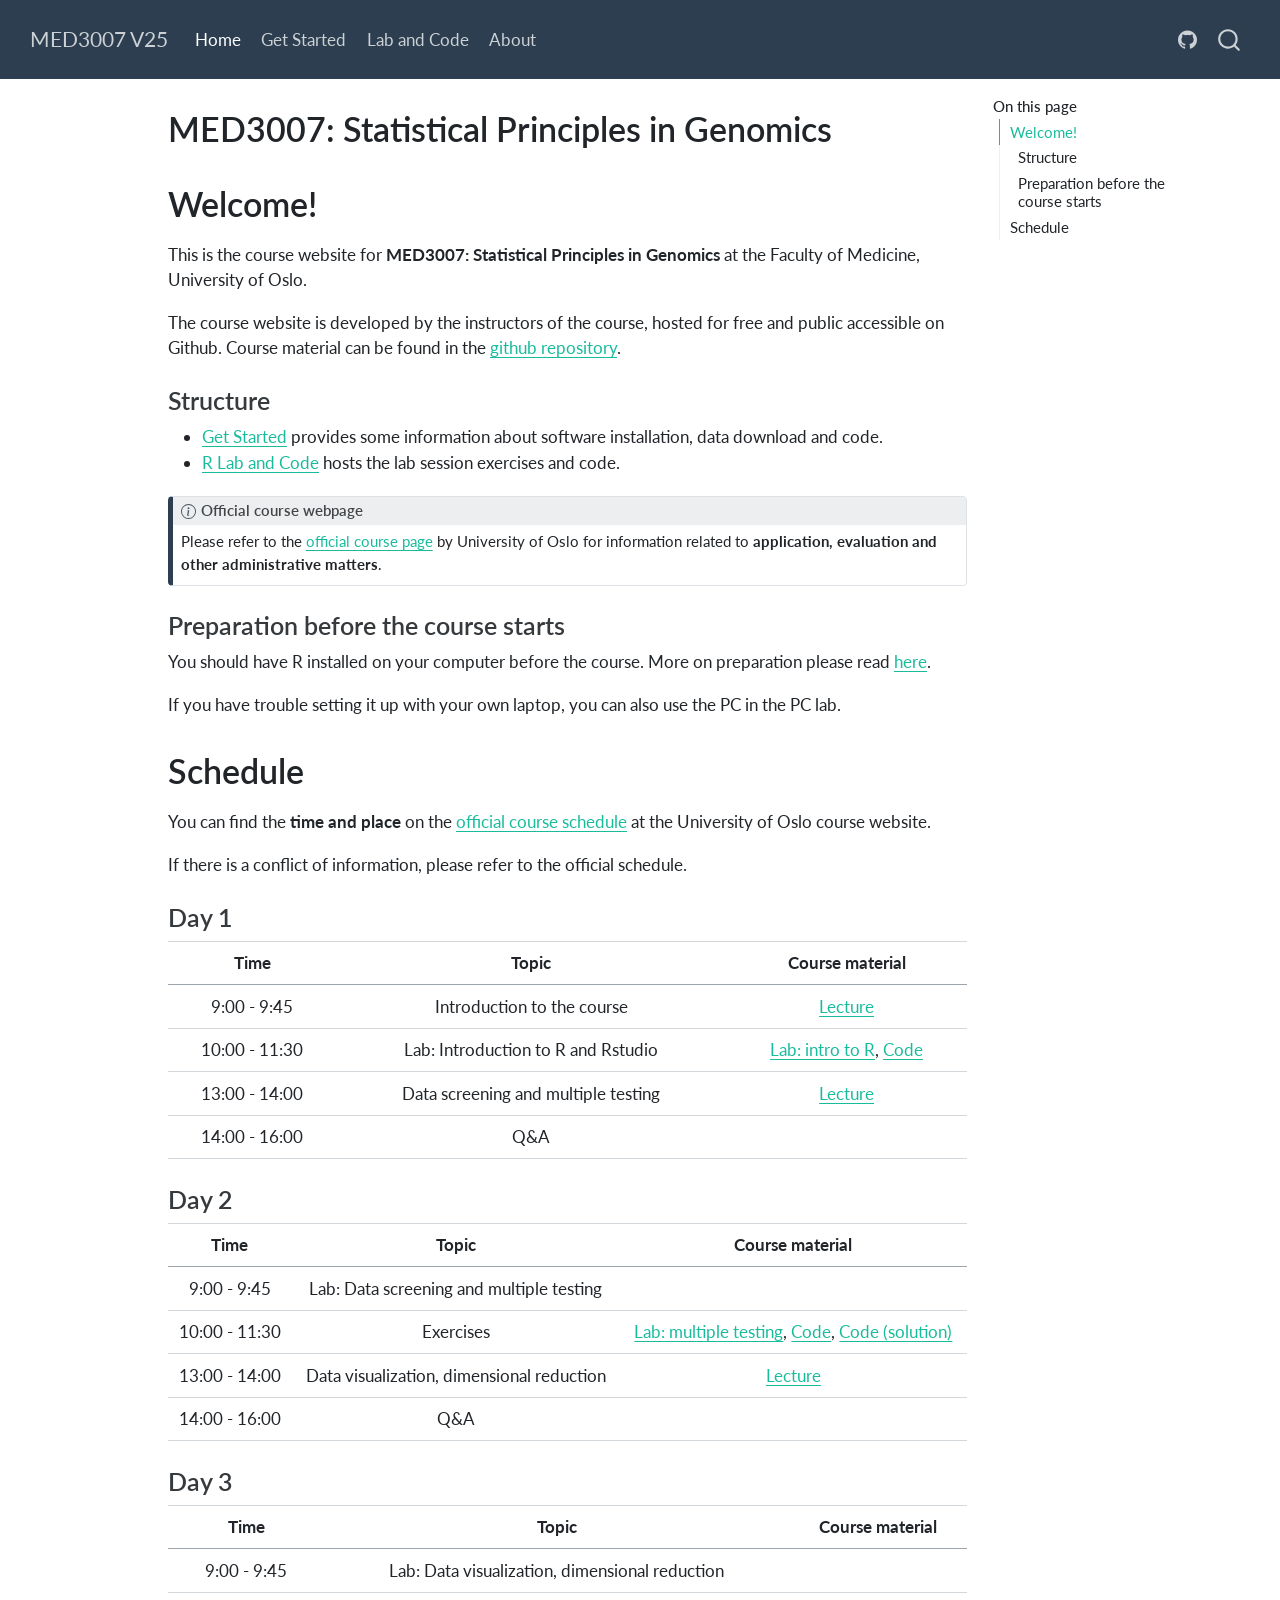
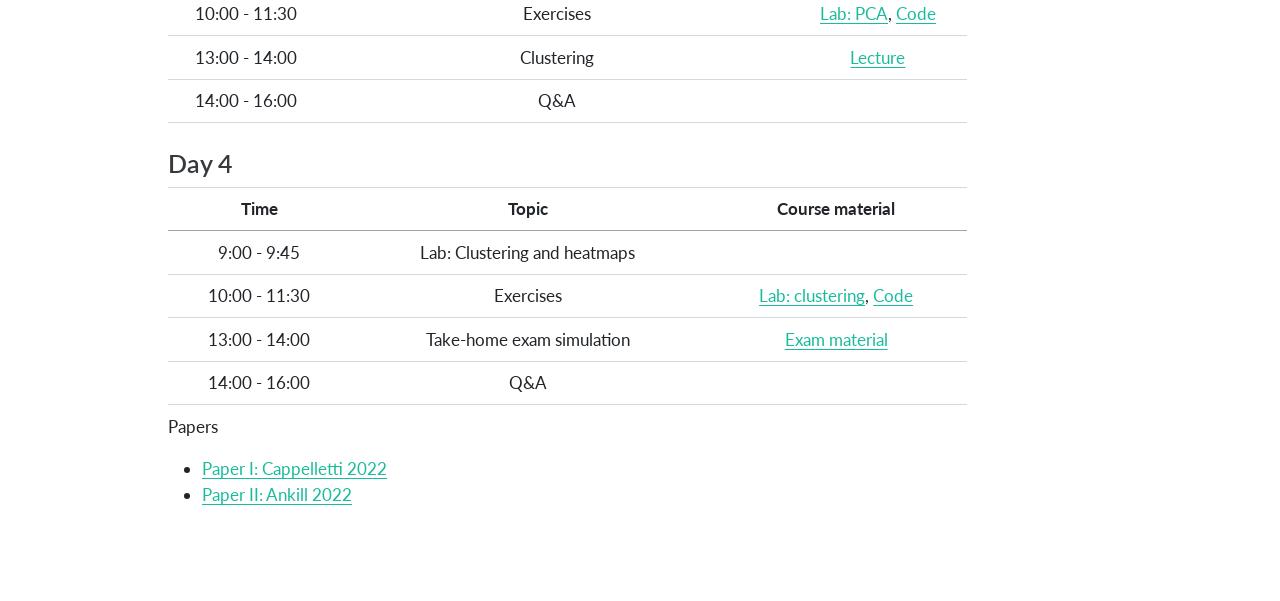
==== commit 91e90e58: "minor updates" ====
--- a/docs/index.html
+++ b/docs/index.html
@@ -7,7 +7,7 @@
 <meta name="viewport" content="width=device-width, initial-scale=1.0, user-scalable=yes">
 
 
-<title>MED3007 V24 - MED3007: Statistical Principles in Genomics</title>
+<title>MED3007 V25 - MED3007: Statistical Principles in Genomics</title>
 <style>
 code{white-space: pre-wrap;}
 span.smallcaps{font-variant: small-caps;}
@@ -78,7 +78,7 @@
       <div class="navbar-container container-fluid">
       <div class="navbar-brand-container mx-auto">
     <a class="navbar-brand" href="./index.html">
-    <span class="navbar-title">MED3007 V24</span>
+    <span class="navbar-title">MED3007 V25</span>
     </a>
   </div>
             <div id="quarto-search" class="" title="Search"></div>
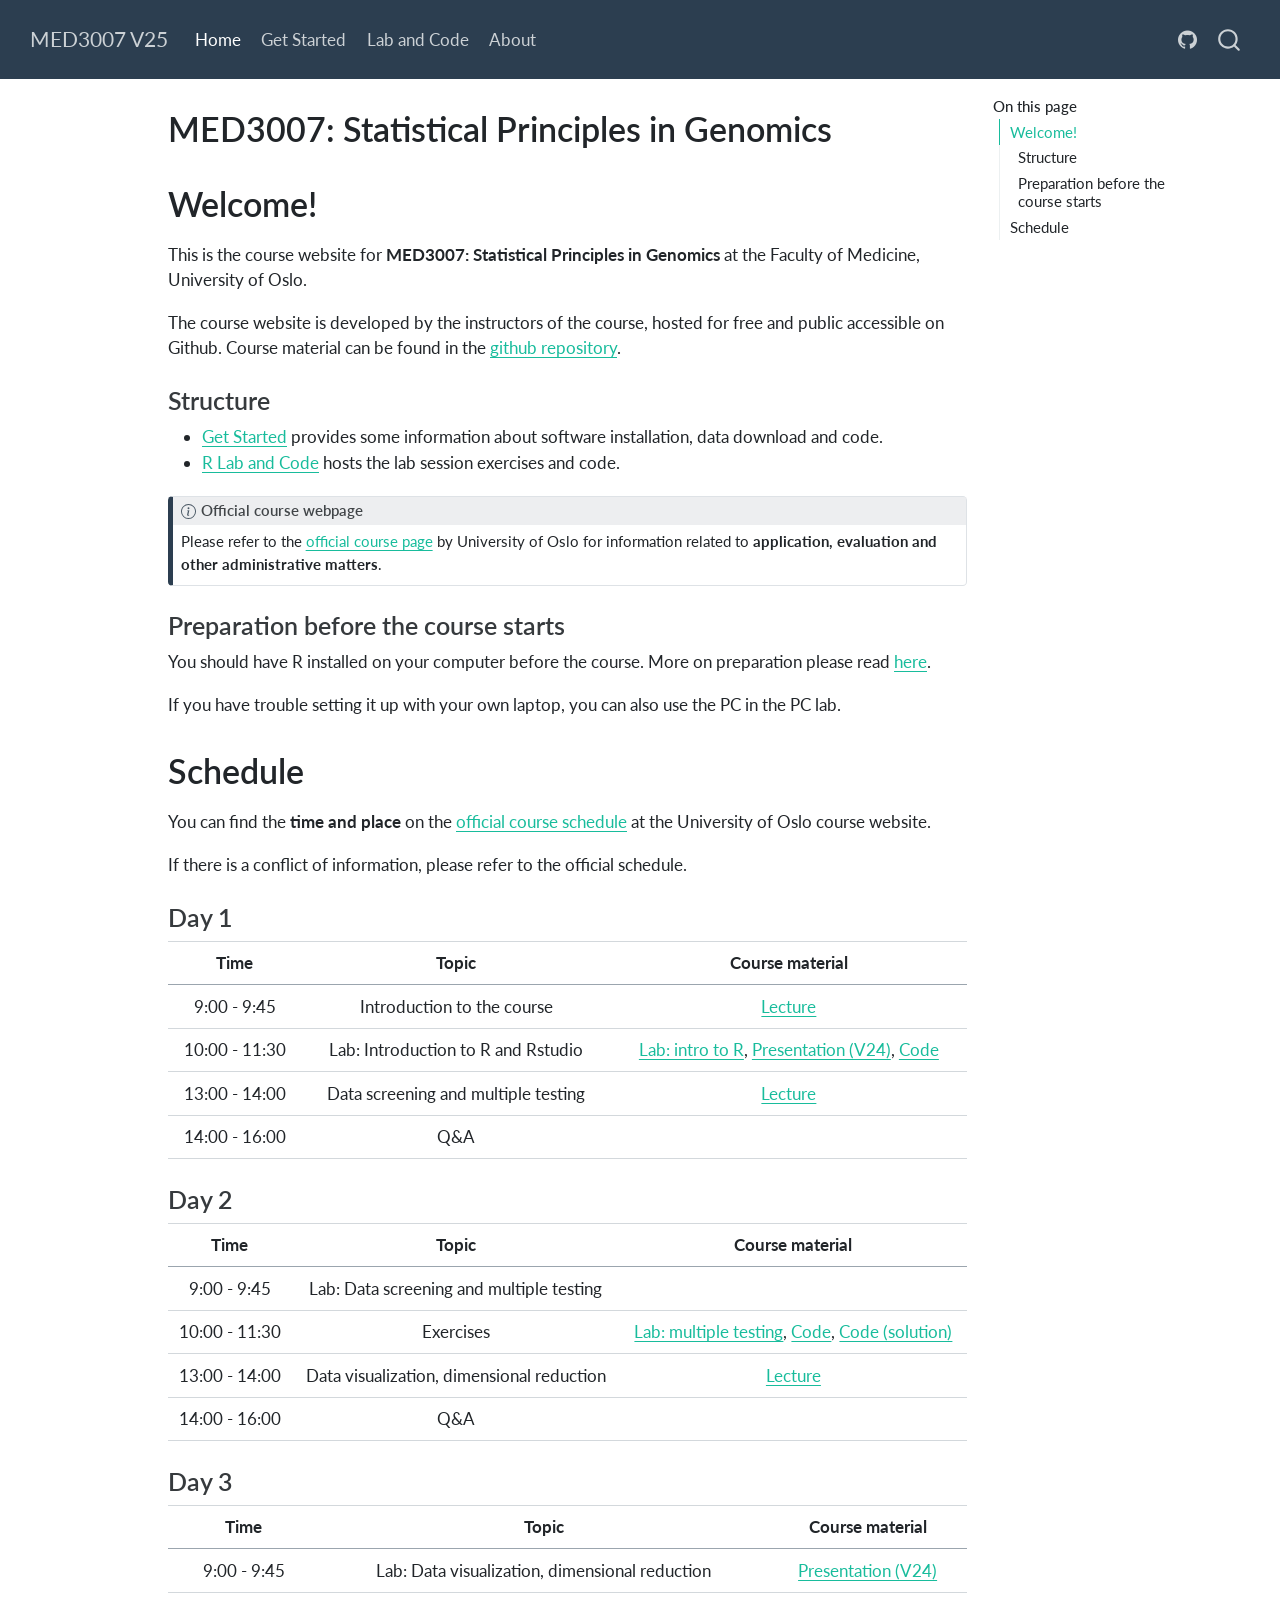
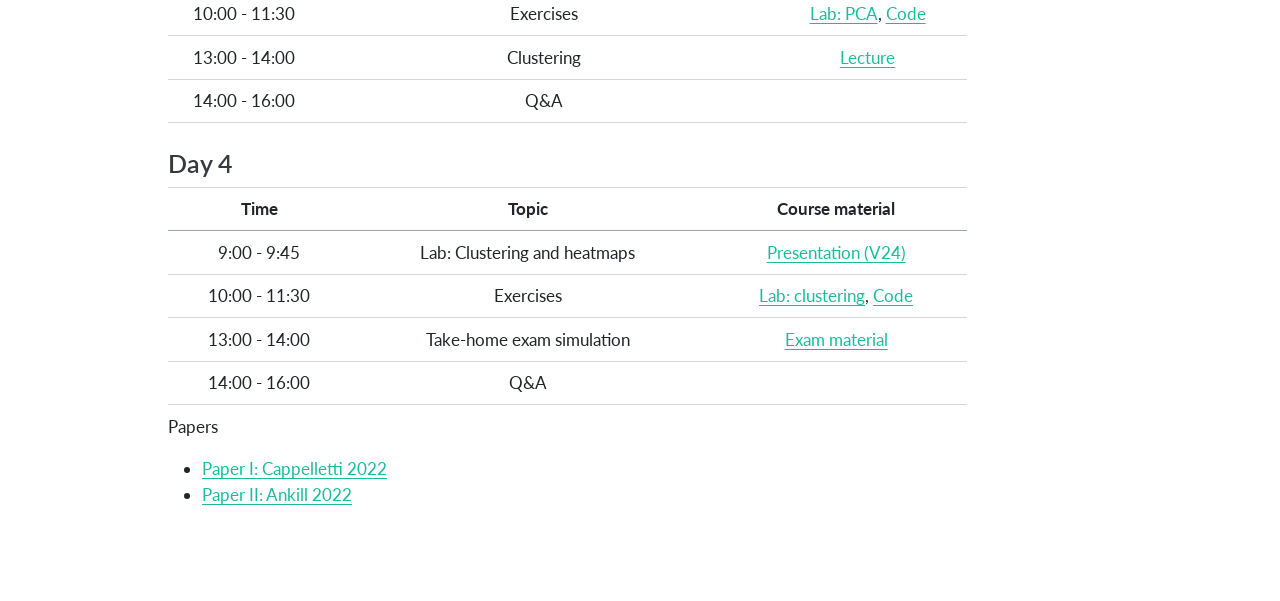
==== commit c1c91fae: "links to presentation" ====
--- a/docs/index.html
+++ b/docs/index.html
@@ -216,7 +216,7 @@
 <tr class="even">
 <td style="text-align: center;">10:00 - 11:30</td>
 <td style="text-align: center;">Lab: Introduction to R and Rstudio</td>
-<td style="text-align: center;"><a href="./lab/lab_day1_intro.html">Lab: intro to R</a>, <a href="https://github.com/ocbe-uio/course_med3007/blob/main/lab/code/MED3007_Lab0_intro_r.R">Code</a></td>
+<td style="text-align: center;"><a href="./lab/lab_day1_intro.html">Lab: intro to R</a>, <a href="lab/presentation/Lab_IntroR.pdf">Presentation (V24)</a>, <a href="https://github.com/ocbe-uio/course_med3007/blob/main/lab/code/MED3007_Lab0_intro_r.R">Code</a></td>
 </tr>
 <tr class="odd">
 <td style="text-align: center;">13:00 - 14:00</td>
@@ -279,7 +279,7 @@
 <tr class="odd">
 <td style="text-align: center;">9:00 - 9:45</td>
 <td style="text-align: center;">Lab: Data visualization, dimensional reduction</td>
-<td style="text-align: center;"></td>
+<td style="text-align: center;"><a href="lab/presentation/Lab_pca.pdf">Presentation (V24)</a></td>
 </tr>
 <tr class="even">
 <td style="text-align: center;">10:00 - 11:30</td>
@@ -313,7 +313,7 @@
 <tr class="odd">
 <td style="text-align: center;">9:00 - 9:45</td>
 <td style="text-align: center;">Lab: Clustering and heatmaps</td>
-<td style="text-align: center;"></td>
+<td style="text-align: center;"><a href="lab/presentation/Lab_clustering.pdf">Presentation (V24)</a></td>
 </tr>
 <tr class="even">
 <td style="text-align: center;">10:00 - 11:30</td>
